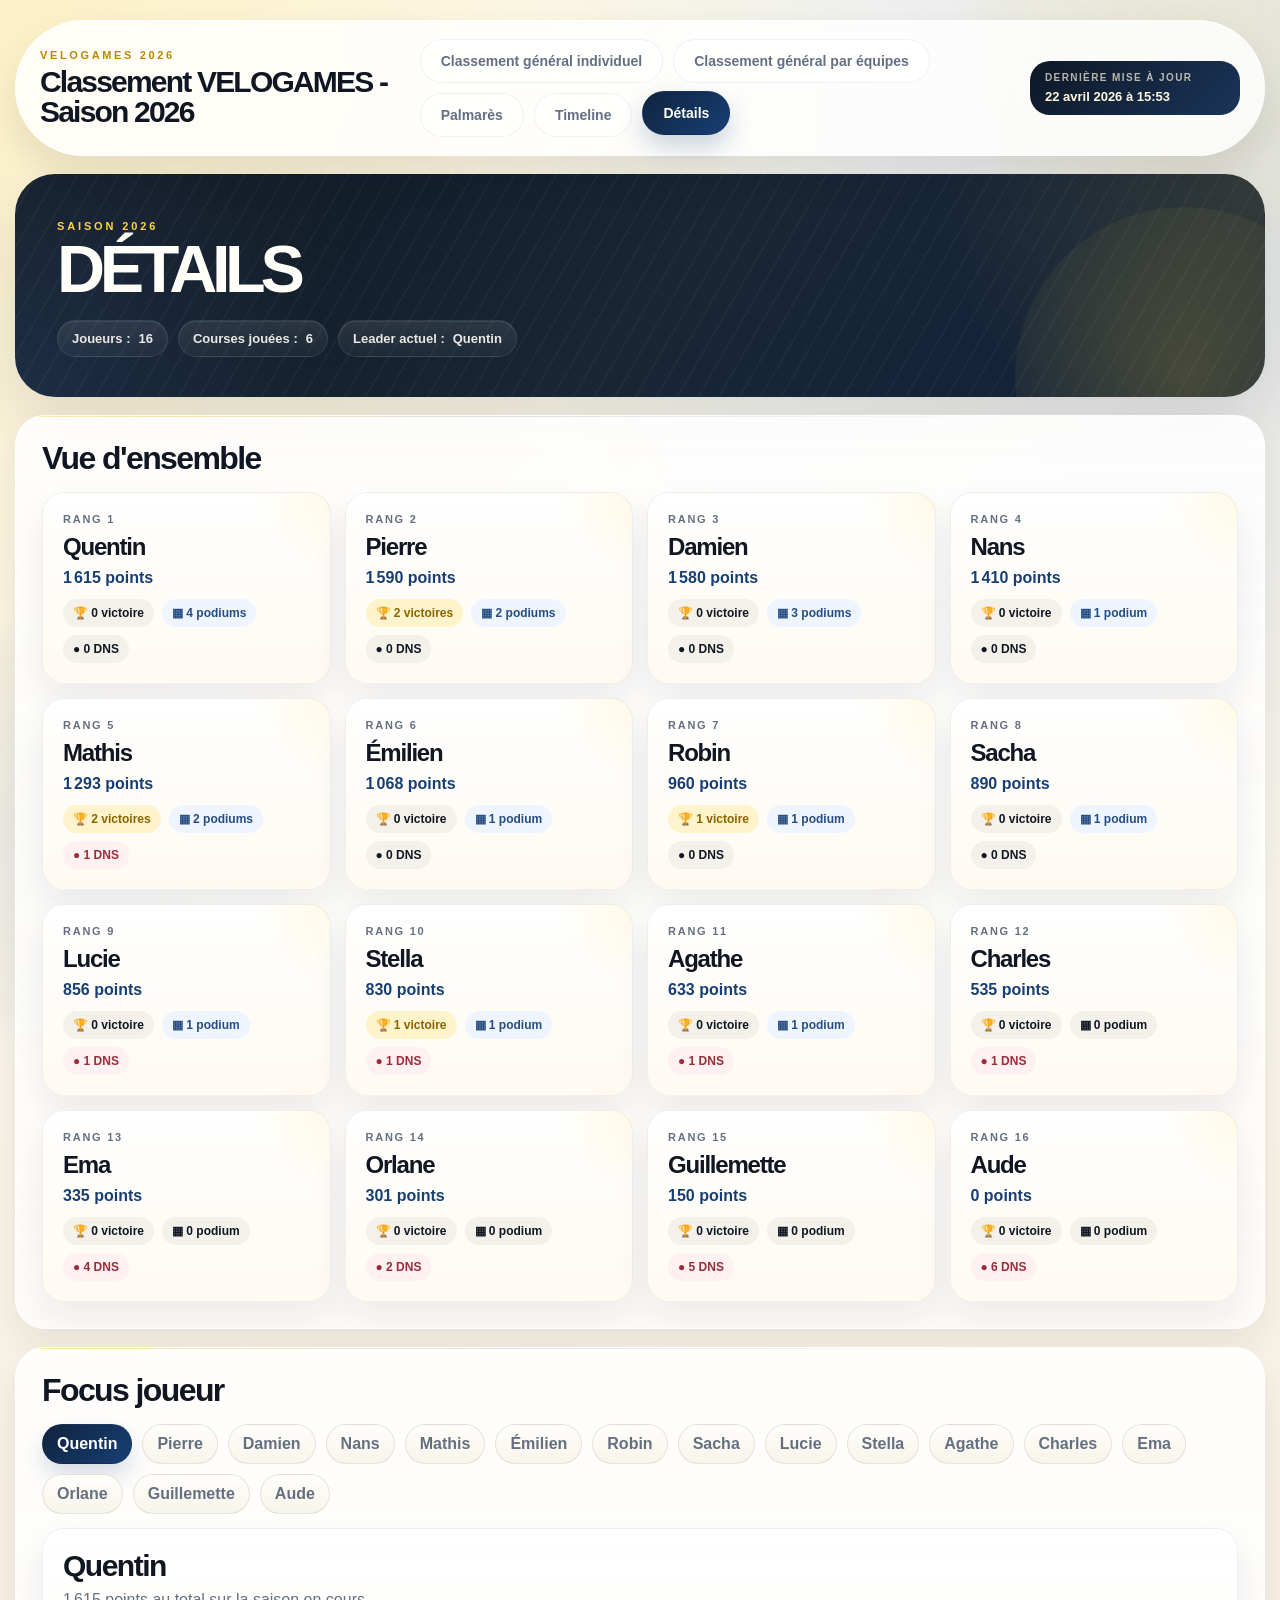
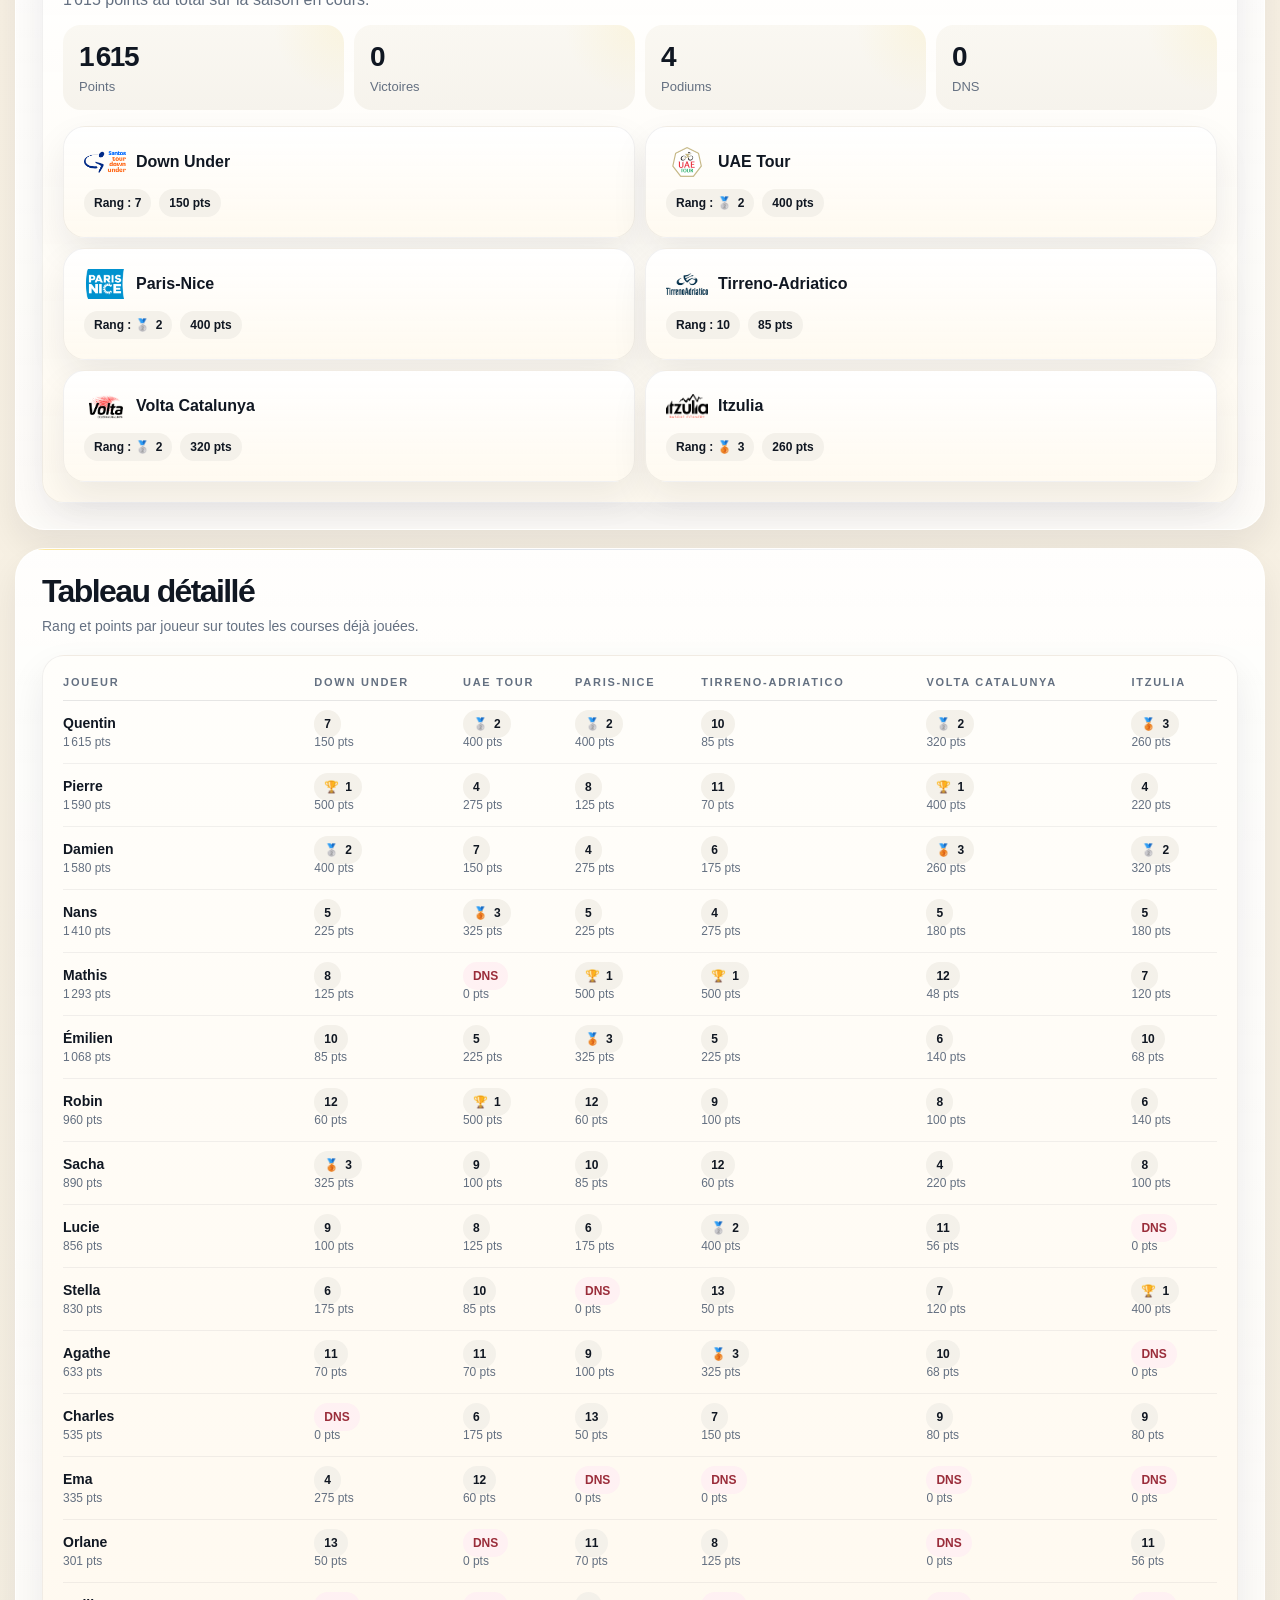
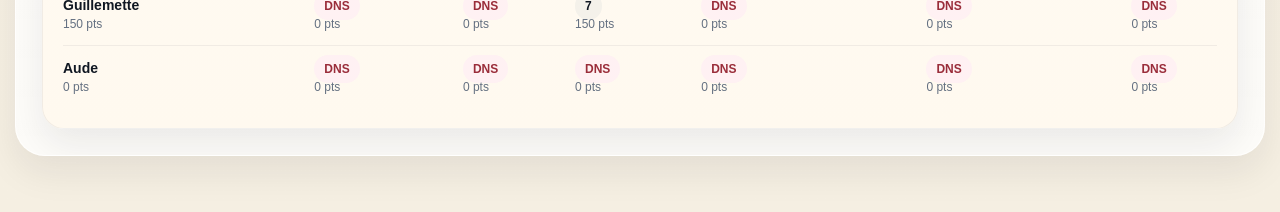
==== details.html @ 65527b19 "Last" ====
<!DOCTYPE html>
<html lang="fr">
<head>
  <meta charset="UTF-8">
  <meta name="viewport" content="width=device-width, initial-scale=1.0">
  <title>Détails - Classement VELOGAMES - Saison 2026</title>
  <link rel="stylesheet" href="./assets/css/styles.css?v=20260422g">
  <script src="./assets/data/velogames-data.js?v=20260422g" defer></script>
  <script src="./assets/js/app.js?v=20260422g" defer></script>
</head>
<body>
  <div class="site-shell">
    <header class="topbar">
      <div class="brand">
        <div class="brand-kicker">Velogames 2026</div>
        <h1 class="brand-title" data-site-title>Classement VELOGAMES - Saison 2026</h1>
      </div>
      <nav class="nav-links" aria-label="Navigation principale">
        <a class="nav-link" href="./index.html">Classement général individuel</a>
        <a class="nav-link" href="./teams.html">Classement général par équipes</a>
        <a class="nav-link" href="./palmares.html">Palmarès</a>
        <a class="nav-link" href="./timeline.html">Timeline</a>
        <a class="nav-link is-active" href="./details.html">Détails</a>
      </nav>
      <div class="meta-pill">
        <span class="meta-label">Dernière mise à jour</span>
        <span class="meta-value" data-last-updated>Chargement...</span>
      </div>
    </header>

    <main>
      <section class="hero">
        <div class="hero-grid">
          <div class="hero-copy">
            <div class="hero-kicker">Saison 2026</div>
            <h2>DÉTAILS</h2>
            <div class="hero-badges">
              <span class="badge">Joueurs : <strong data-details-player-count>0</strong></span>
              <span class="badge">Courses jouées : <strong data-details-played-courses>0</strong></span>
              <span class="badge">Leader actuel : <strong data-details-leader>Chargement...</strong></span>
            </div>
          </div>
        </div>
      </section>

      <section class="section">
        <div class="section-header">
          <div>
            <h2 class="section-title">Vue d'ensemble</h2>
          </div>
        </div>
        <div class="details-player-grid" data-details-player-cards></div>
      </section>

      <section class="section">
        <div class="section-header">
          <div>
            <h2 class="section-title">Focus joueur</h2>
          </div>
        </div>
        <div class="details-controls" data-player-chips></div>
        <div class="player-focus">
          <div class="player-focus-header">
            <div>
              <h3 class="player-focus-name" data-focus-name>Chargement...</h3>
              <p class="player-focus-sub" data-focus-sub></p>
            </div>
          </div>
          <div class="player-focus-kpis">
            <div class="player-focus-kpi">
              <strong data-focus-total>0</strong>
              <span>Points</span>
            </div>
            <div class="player-focus-kpi">
              <strong data-focus-wins>0</strong>
              <span>Victoires</span>
            </div>
            <div class="player-focus-kpi">
              <strong data-focus-podiums>0</strong>
              <span>Podiums</span>
            </div>
            <div class="player-focus-kpi">
              <strong data-focus-dns>0</strong>
              <span>DNS</span>
            </div>
          </div>
          <div class="details-results-grid" data-focus-results></div>
        </div>
      </section>

      <section class="section">
        <div class="section-header">
          <div>
            <h2 class="section-title">Tableau détaillé</h2>
            <p class="section-copy">Rang et points par joueur sur toutes les courses déjà jouées.</p>
          </div>
        </div>
        <div class="details-table-shell">
          <table class="details-table">
            <thead data-details-table-head></thead>
            <tbody data-details-table-body></tbody>
          </table>
        </div>
        <p class="section-copy" data-page-error hidden></p>
      </section>
    </main>
  </div>
  <button class="back-to-top" type="button" aria-label="Revenir en haut de page" data-back-to-top>↑</button>
</body>
</html>
---- assets/css/styles.css ----
:root {
  --bg: #f5efe2;
  --paper: #fffdf8;
  --paper-soft: #fff8ee;
  --ink: #101722;
  --muted: #647081;
  --yellow: #ffd33d;
  --yellow-deep: #bc8700;
  --blue: #173f74;
  --blue-deep: #0d1624;
  --blue-soft: #eef4fb;
  --red: #bc2f45;
  --red-soft: #fff1f3;
  --line: rgba(16, 23, 34, 0.1);
  --shadow: 0 28px 70px rgba(20, 28, 40, 0.12);
  --shadow-soft: 0 16px 36px rgba(20, 28, 40, 0.08);
  --radius-xl: 40px;
  --radius-lg: 30px;
  --radius-md: 22px;
  --content-width: 1460px;
}

* {
  box-sizing: border-box;
}

html {
  scroll-behavior: smooth;
}

body {
  margin: 0;
  font-family: Arial, "Helvetica Neue", Helvetica, sans-serif;
  color: var(--ink);
  background:
    radial-gradient(circle at 0% 0%, rgba(255, 211, 61, 0.26), transparent 24%),
    radial-gradient(circle at 100% 4%, rgba(23, 63, 116, 0.12), transparent 22%),
    linear-gradient(180deg, #fcfbf6 0%, #f8f1e4 44%, var(--bg) 100%);
  min-height: 100vh;
  position: relative;
}

body::before,
body::after {
  content: "";
  position: fixed;
  width: 420px;
  height: 420px;
  border-radius: 50%;
  pointer-events: none;
  filter: blur(10px);
  opacity: 0.5;
  z-index: 0;
}

body::before {
  top: -160px;
  right: -110px;
  background: radial-gradient(circle, rgba(255, 211, 61, 0.24), rgba(255, 211, 61, 0));
}

body::after {
  bottom: -140px;
  left: -130px;
  background: radial-gradient(circle, rgba(23, 63, 116, 0.14), rgba(23, 63, 116, 0));
}

a {
  color: inherit;
  text-decoration: none;
}

img {
  display: block;
  max-width: 100%;
}

.site-shell {
  width: min(calc(100% - 30px), var(--content-width));
  margin: 0 auto;
  padding: 20px 0 56px;
  position: relative;
  z-index: 1;
}

.topbar {
  position: sticky;
  top: 12px;
  z-index: 40;
  display: flex;
  align-items: center;
  gap: 18px;
  padding: 18px 24px;
  border-radius: 999px;
  border: 1px solid rgba(255, 255, 255, 0.62);
  background: rgba(255, 255, 255, 0.82);
  backdrop-filter: blur(20px);
  box-shadow: 0 18px 40px rgba(16, 23, 34, 0.1);
}

.brand {
  min-width: 0;
}

.brand-kicker {
  display: block;
  font-size: 11px;
  text-transform: uppercase;
  letter-spacing: 0.24em;
  font-weight: 800;
  color: var(--yellow-deep);
}

.brand-title {
  margin: 6px 0 0;
  font-size: 30px;
  line-height: 1;
  font-weight: 900;
  letter-spacing: -0.06em;
}

.nav-links {
  margin-left: auto;
  display: flex;
  align-items: center;
  gap: 10px;
  flex-wrap: wrap;
}

.nav-link {
  border: 1px solid rgba(16, 23, 34, 0.06);
  background: rgba(255, 255, 255, 0.74);
  padding: 13px 20px;
  border-radius: 999px;
  font-size: 14px;
  font-weight: 800;
  color: var(--muted);
  box-shadow: inset 0 1px 0 rgba(255, 255, 255, 0.9);
  transition: 180ms ease;
}

.nav-link:hover,
.nav-link.is-active {
  background: linear-gradient(135deg, #10233e, #173f74);
  color: #fffdf5;
  border-color: transparent;
  transform: translateY(-2px);
  box-shadow: 0 12px 24px rgba(23, 63, 116, 0.22);
}

.meta-pill {
  padding: 11px 15px;
  border-radius: 20px;
  background: linear-gradient(135deg, #0e1726, #1a3559);
  color: #fff7de;
  min-width: 210px;
}

.meta-label {
  display: block;
  font-size: 10px;
  letter-spacing: 0.14em;
  text-transform: uppercase;
  opacity: 0.7;
  font-weight: 800;
}

.meta-value {
  display: block;
  margin-top: 6px;
  font-size: 13px;
  font-weight: 800;
}

.hero {
  margin-top: 18px;
  padding: 46px 42px 40px;
  border-radius: var(--radius-xl);
  background:
    radial-gradient(circle at 100% 0%, rgba(255, 211, 61, 0.14), transparent 26%),
    radial-gradient(circle at 0% 100%, rgba(46, 114, 207, 0.14), transparent 24%),
    linear-gradient(135deg, #0f1722, #182635 52%, #11213a 100%);
  color: #fffef8;
  position: relative;
  overflow: hidden;
  box-shadow: var(--shadow);
}

.hero::before {
  content: "";
  position: absolute;
  inset: auto -90px -150px auto;
  width: 340px;
  height: 340px;
  border-radius: 50%;
  background: radial-gradient(circle, rgba(255, 211, 61, 0.18), rgba(255, 211, 61, 0));
}

.hero::after {
  content: "";
  position: absolute;
  inset: 0;
  background:
    linear-gradient(115deg, rgba(255,255,255,0.04) 0%, transparent 28%),
    repeating-linear-gradient(120deg, rgba(255,255,255,0.03) 0 2px, transparent 2px 18px);
  mix-blend-mode: screen;
  pointer-events: none;
}

.hero-grid {
  position: relative;
  z-index: 1;
  display: grid;
  grid-template-columns: 1.5fr 0.82fr;
  gap: 22px;
  align-items: end;
}

.hero-copy h2 {
  margin: 10px 0 0;
  font-size: clamp(48px, 5.2vw, 84px);
  line-height: 0.84;
  letter-spacing: -0.08em;
  max-width: 840px;
}

.hero-kicker {
  font-size: 11px;
  text-transform: uppercase;
  letter-spacing: 0.26em;
  font-weight: 800;
  color: var(--yellow);
}

.hero-badges {
  display: flex;
  gap: 10px;
  flex-wrap: wrap;
  margin-top: 22px;
}

.badge {
  display: inline-flex;
  align-items: center;
  gap: 8px;
  padding: 10px 14px;
  border-radius: 999px;
  background: linear-gradient(180deg, rgba(255,255,255,0.09), rgba(255,255,255,0.04));
  border: 1px solid rgba(255,255,255,0.09);
  color: rgba(250, 247, 242, 0.92);
  font-size: 13px;
  font-weight: 700;
  box-shadow: inset 0 1px 0 rgba(255,255,255,0.08);
}

.badge.is-leader {
  background: linear-gradient(135deg, rgba(255, 211, 61, 0.24), rgba(255, 241, 196, 0.18));
  border-color: rgba(255, 211, 61, 0.3);
  color: #fff6d9;
  box-shadow: 0 10px 24px rgba(255, 211, 61, 0.12);
}

.hero-callout {
  padding: 28px;
  border-radius: 30px;
  background:
    radial-gradient(circle at top right, rgba(255, 211, 61, 0.24), transparent 24%),
    linear-gradient(160deg, rgba(255, 211, 61, 0.16), rgba(255, 255, 255, 0.06)),
    linear-gradient(180deg, rgba(255, 255, 255, 0.05), rgba(255, 255, 255, 0.03));
  border: 1px solid rgba(255, 255, 255, 0.1);
  box-shadow: inset 0 1px 0 rgba(255,255,255,0.1);
}

.hero-callout-label {
  color: rgba(250, 247, 242, 0.72);
  text-transform: uppercase;
  font-size: 11px;
  letter-spacing: 0.18em;
  font-weight: 800;
}

.hero-callout-value {
  margin-top: 10px;
  font-size: 66px;
  font-weight: 900;
  line-height: 0.9;
  letter-spacing: -0.08em;
  color: var(--yellow);
  text-shadow: 0 10px 30px rgba(255, 211, 61, 0.18);
}

.hero-callout-copy {
  margin-top: 10px;
  line-height: 1.55;
  color: rgba(255, 254, 248, 0.82);
  font-size: 14px;
}

.palmares-stats {
  display: grid;
  gap: 12px;
}

.palmares-stat {
  padding: 14px 16px;
  border-radius: 18px;
  background: rgba(255, 255, 255, 0.08);
  border: 1px solid rgba(255, 255, 255, 0.08);
}

.palmares-stat small {
  display: block;
  font-size: 10px;
  text-transform: uppercase;
  letter-spacing: 0.14em;
  font-weight: 800;
  color: rgba(255, 254, 248, 0.7);
}

.palmares-stat strong {
  display: block;
  margin-top: 8px;
  font-size: 20px;
  line-height: 1.25;
  letter-spacing: -0.03em;
  color: #fffef8;
}

.section {
  margin-top: 18px;
  padding: 26px;
  border-radius: var(--radius-lg);
  background: linear-gradient(180deg, rgba(255,255,255,0.9), rgba(255,255,255,0.78));
  border: 1px solid rgba(255, 255, 255, 0.65);
  box-shadow: var(--shadow-soft);
  backdrop-filter: blur(16px);
  position: relative;
  overflow: hidden;
}

.section::before {
  content: "";
  position: absolute;
  inset: 0 0 auto 0;
  height: 1px;
  background: linear-gradient(90deg, rgba(255,211,61,0.5), rgba(23,63,116,0.14), transparent 80%);
  pointer-events: none;
}

.section-header {
  display: flex;
  align-items: end;
  justify-content: space-between;
  gap: 20px;
  margin-bottom: 18px;
}

.section-title {
  margin: 0;
  font-size: 32px;
  line-height: 1;
  letter-spacing: -0.05em;
}

.section-copy {
  margin: 8px 0 0;
  color: var(--muted);
  font-size: 14px;
  line-height: 1.6;
  max-width: 760px;
}

.kpi-grid,
.details-player-grid {
  display: grid;
  grid-template-columns: repeat(4, minmax(0, 1fr));
  gap: 14px;
}

.kpi-card,
.panel,
.details-player-card,
.player-focus,
.upcoming-card,
.details-result-card {
  padding: 20px;
  border-radius: var(--radius-md);
  background: linear-gradient(180deg, rgba(255,255,255,1), rgba(255,250,240,0.96));
  border: 1px solid rgba(16, 23, 34, 0.06);
  box-shadow: var(--shadow-soft);
}

.kpi-card {
  background:
    radial-gradient(circle at top right, rgba(255,211,61,0.12), transparent 28%),
    linear-gradient(180deg, var(--paper), #fff9ee);
}

.kpi-label {
  font-size: 11px;
  font-weight: 800;
  text-transform: uppercase;
  letter-spacing: 0.16em;
  color: var(--muted);
}

.kpi-value {
  margin-top: 10px;
  font-size: 38px;
  font-weight: 900;
  letter-spacing: -0.07em;
}

.kpi-value-name {
  font-size: 26px;
  line-height: 1.05;
}

.kpi-subvalue {
  margin-top: 8px;
  color: var(--muted);
  font-size: 13px;
  line-height: 1.5;
}

.content-grid {
  display: grid;
  grid-template-columns: 1.12fr 0.88fr;
  gap: 16px;
}

.content-grid-stack {
  grid-template-columns: 1fr !important;
}

.panel-header {
  display: flex;
  justify-content: space-between;
  align-items: start;
  gap: 12px;
  margin-bottom: 16px;
}

.panel-title {
  margin: 0;
  font-size: 22px;
  font-weight: 800;
  letter-spacing: -0.04em;
}

.ranking-table,
.details-table {
  width: 100%;
  border-collapse: collapse;
}

.ranking-table thead th,
.details-table thead th {
  padding: 0 0 12px;
  border-bottom: 1px solid var(--line);
  text-align: left;
  font-size: 11px;
  font-weight: 800;
  text-transform: uppercase;
  letter-spacing: 0.16em;
  color: var(--muted);
}

.ranking-table tbody td,
.details-table tbody td {
  padding: 14px 0;
  border-bottom: 1px solid rgba(16, 23, 34, 0.06);
  font-size: 14px;
  vertical-align: middle;
}

.ranking-table tbody tr:last-child td,
.details-table tbody tr:last-child td {
  border-bottom: 0;
}

.ranking-table tbody tr,
.details-table tbody tr {
  transition: transform 180ms ease;
}

.ranking-table tbody tr:hover,
.details-table tbody tr:hover {
  transform: translateX(2px);
}

.rank-badge {
  width: 42px;
  height: 42px;
  border-radius: 50%;
  display: inline-flex;
  align-items: center;
  justify-content: center;
  font-weight: 900;
  background: linear-gradient(180deg, #f3f5f7, #e4eaf0);
  box-shadow: inset 0 1px 0 rgba(255,255,255,0.75), 0 8px 18px rgba(16, 23, 34, 0.08);
}

.rank-badge.is-rank-1 {
  background: linear-gradient(135deg, #ffe27b, #ffd33d);
  color: #201705;
}

.rank-badge.is-rank-2 {
  background: linear-gradient(135deg, #e5ebf1, #bcc7d2);
  color: #223041;
}

.rank-badge.is-rank-3 {
  background: linear-gradient(135deg, #e3b58e, #bb7640);
  color: #fff7ef;
}

.player-name {
  font-weight: 800;
}

.ranking-progress {
  margin-top: 9px;
  height: 10px;
  border-radius: 999px;
  background: linear-gradient(180deg, #eef2f5, #e5eaef);
  overflow: hidden;
}

.ranking-progress-fill {
  height: 100%;
  border-radius: inherit;
  background: linear-gradient(90deg, #ffd33d, #f3b81b 28%, #376fbc 72%, #173f74);
  box-shadow: inset 0 1px 0 rgba(255,255,255,0.35);
}

.ranking-progress-fill.is-team {
  background: linear-gradient(90deg, #173f74, #2e72cf, #61a1f5);
}

.points-cell {
  text-align: right;
  font-weight: 900;
  font-variant-numeric: tabular-nums;
}

.points-main {
  display: block;
}

.points-gap {
  display: grid;
  gap: 2px;
  margin-top: 6px;
  justify-items: end;
  color: var(--muted);
  font-size: 11px;
  font-weight: 700;
  line-height: 1.2;
}

.points-gap span {
  display: inline-flex;
  align-items: center;
  gap: 5px;
  padding: 2px 0;
}

.points-gap-dot {
  width: 5px;
  height: 5px;
  border-radius: 999px;
  background: rgba(23, 63, 116, 0.28);
}

.chart-card {
  margin-top: 16px;
}

.chart-wrap {
  position: relative;
  min-height: 420px;
  height: 420px;
  margin-top: 12px;
  border-radius: 24px;
  background:
    radial-gradient(circle at top right, rgba(255, 211, 61, 0.16), transparent 22%),
    linear-gradient(180deg, #fffefb, #fff8eb);
  border: 1px solid rgba(16, 23, 34, 0.08);
  padding: 16px;
  box-shadow: inset 0 1px 0 rgba(255,255,255,0.75);
}

.chart-wrap canvas {
  width: 100% !important;
  height: 100% !important;
}

.logo-strip,
.upcoming-grid {
  display: grid;
  grid-template-columns: repeat(auto-fit, minmax(120px, 1fr));
  gap: 12px;
}

.logo-card,
.upcoming-card {
  min-height: 110px;
  display: flex;
  flex-direction: column;
  gap: 10px;
  justify-content: center;
  align-items: center;
  padding: 16px;
  border-radius: 22px;
  background:
    radial-gradient(circle at top right, rgba(255,211,61,0.1), transparent 26%),
    linear-gradient(180deg, #fffefb, #fff8ef);
  border: 1px solid rgba(16, 23, 34, 0.06);
  box-shadow: var(--shadow-soft);
  transition: transform 180ms ease, box-shadow 180ms ease;
}

.logo-card:hover,
.upcoming-card:hover {
  transform: translateY(-3px);
  box-shadow: 0 18px 36px rgba(16, 23, 34, 0.12);
}

.logo-card img,
.upcoming-card img {
  max-height: 40px;
  width: auto;
  object-fit: contain;
}

.logo-card span,
.upcoming-card-text {
  text-align: center;
  font-size: 12px;
  line-height: 1.35;
  color: var(--muted);
}

.upcoming-card-text strong {
  color: var(--ink);
  font-size: 14px;
}

.palmares-list {
  display: grid;
  gap: 14px;
}

.palmares-row {
  display: grid;
  grid-template-columns: 1.2fr repeat(4, 1fr);
  gap: 10px;
}

.palmares-course,
.palmares-cell {
  padding: 18px;
  border-radius: var(--radius-md);
  background: linear-gradient(180deg, #fffefb, #fff9f0);
  border: 1px solid rgba(16, 23, 34, 0.06);
  box-shadow: var(--shadow-soft);
}

.palmares-course {
  background:
    radial-gradient(circle at top right, rgba(255,211,61,0.14), transparent 28%),
    linear-gradient(180deg, #ffffff, #fffbf2);
  position: relative;
  overflow: hidden;
}

.palmares-course::after {
  content: "";
  position: absolute;
  inset: auto -20px -20px auto;
  width: 70px;
  height: 70px;
  border-radius: 50%;
  background: rgba(255, 211, 61, 0.12);
}

.palmares-course-logo {
  width: 60px;
  height: 42px;
  margin-bottom: 10px;
}

.palmares-course-logo img {
  width: 100%;
  height: 100%;
  object-fit: contain;
}

.palmares-course-name {
  font-size: 18px;
  font-weight: 800;
  letter-spacing: -0.03em;
}

.palmares-cell-label {
  display: flex;
  align-items: center;
  gap: 6px;
  font-size: 10px;
  text-transform: uppercase;
  letter-spacing: 0.14em;
  color: var(--muted);
  font-weight: 800;
}

.palmares-cell-value {
  display: block;
  margin-top: 10px;
  font-size: 19px;
  font-weight: 900;
  line-height: 1.25;
  letter-spacing: -0.03em;
}

.palmares-cell.is-first {
  background: linear-gradient(180deg, #fff4cf, #fffdf8);
  box-shadow: inset 0 0 0 1px rgba(213, 152, 0, 0.16), 0 18px 34px rgba(213, 152, 0, 0.08);
}

.palmares-cell.is-second {
  background: linear-gradient(180deg, #f3f8fc, #ffffff);
}

.palmares-cell.is-third {
  background: linear-gradient(180deg, #fbefe6, #ffffff);
}

.palmares-cell.is-last {
  background: linear-gradient(180deg, #ffd9de, #fff0f2);
  box-shadow: inset 0 0 0 1px rgba(201, 47, 63, 0.22), 0 18px 34px rgba(188, 47, 69, 0.08);
}

.palmares-cell.is-last .palmares-cell-label,
.palmares-cell.is-last .palmares-cell-value {
  color: #972838;
}

.details-player-card {
  background:
    radial-gradient(circle at top right, rgba(255,211,61,0.12), transparent 22%),
    linear-gradient(180deg, #fff, #fffaf2);
}

.details-player-rank {
  font-size: 11px;
  text-transform: uppercase;
  letter-spacing: 0.16em;
  font-weight: 800;
  color: var(--muted);
}

.details-player-name {
  margin-top: 8px;
  font-size: 24px;
  font-weight: 900;
  letter-spacing: -0.05em;
}

.details-player-total {
  margin-top: 8px;
  font-weight: 800;
  color: var(--blue);
}

.details-player-meta,
.details-result-values {
  display: flex;
  gap: 8px;
  flex-wrap: wrap;
  margin-top: 12px;
}

.details-mini-pill,
.details-value-pill,
.details-table-rank {
  padding: 7px 10px;
  border-radius: 999px;
  background: #f4f1ea;
  font-size: 12px;
  font-weight: 700;
}

.details-mini-pill.is-win {
  background: #fff3cb;
  color: #8a6400;
}

.details-mini-pill.is-podium {
  background: #eef5ff;
  color: #274d83;
}

.details-mini-pill.is-dns {
  background: #fff1f1;
  color: #9a2d3a;
}

.details-controls {
  display: flex;
  gap: 10px;
  flex-wrap: wrap;
  margin-bottom: 14px;
}

.player-chip {
  border: 1px solid var(--line);
  background: linear-gradient(180deg, #fffefb, #f8f4ea);
  color: var(--muted);
  padding: 10px 14px;
  border-radius: 999px;
  font: inherit;
  font-weight: 700;
  cursor: pointer;
  transition: 180ms ease;
}

.player-chip.is-active,
.player-chip:hover {
  background: linear-gradient(135deg, #10233e, #173f74);
  color: #fff;
  border-color: transparent;
  box-shadow: 0 12px 24px rgba(23, 63, 116, 0.18);
}

.player-focus {
  padding: 20px;
}

.player-focus-name {
  margin: 0;
  font-size: 30px;
  letter-spacing: -0.05em;
}

.player-focus-sub {
  margin: 8px 0 0;
  color: var(--muted);
}

.player-focus-kpis {
  display: grid;
  grid-template-columns: repeat(4, minmax(0, 1fr));
  gap: 10px;
  margin-top: 16px;
}

.player-focus-kpi {
  padding: 16px;
  border-radius: 18px;
  background:
    radial-gradient(circle at top right, rgba(255,211,61,0.1), transparent 24%),
    linear-gradient(180deg, #faf8f2, #f6f3ec);
}

.player-focus-kpi strong {
  display: block;
  font-size: 28px;
  letter-spacing: -0.05em;
}

.player-focus-kpi span {
  display: block;
  margin-top: 6px;
  font-size: 13px;
  color: var(--muted);
}

.details-results-grid {
  display: grid;
  grid-template-columns: repeat(2, minmax(0, 1fr));
  gap: 10px;
  margin-top: 16px;
}

.details-result-course {
  display: flex;
  gap: 10px;
  align-items: center;
}

.details-result-course img {
  width: 42px;
  height: 30px;
  object-fit: contain;
}

.details-value-pill.is-zero {
  opacity: 0.72;
}

.details-rank-icon {
  margin-right: 6px;
}

.details-table-shell {
  overflow: auto;
  padding: 20px;
  border-radius: var(--radius-md);
  background: linear-gradient(180deg, #fffefb, #fff9ef);
  border: 1px solid rgba(16, 23, 34, 0.06);
  box-shadow: var(--shadow-soft);
}

.details-table-player {
  min-width: 160px;
}

.details-table-points {
  display: block;
  margin-top: 4px;
  color: var(--muted);
  font-size: 12px;
}

.details-empty {
  color: var(--muted);
}

.details-table-rank.is-dns {
  background: var(--red-soft);
  color: #9a2d3a;
}

.hero-copy-text {
  margin: 14px 0 0;
  color: var(--muted);
  line-height: 1.6;
  max-width: 760px;
}

.timeline-shell {
  position: relative;
  padding-left: 36px;
  display: grid;
  gap: 18px;
}

.timeline-shell::before {
  content: "";
  position: absolute;
  top: 0;
  bottom: 0;
  left: 12px;
  width: 4px;
  background: linear-gradient(180deg, var(--yellow), rgba(23, 63, 116, 0.24));
}

.timeline-item {
  position: relative;
  padding: 24px;
  border-radius: 24px;
  border: 1px solid rgba(16, 23, 34, 0.08);
  background: linear-gradient(180deg, rgba(255,255,255,1), rgba(255,250,240,0.96));
  box-shadow: var(--shadow-soft);
}

.timeline-item::before {
  content: "";
  position: absolute;
  left: -31px;
  top: 28px;
  width: 18px;
  height: 18px;
  border-radius: 999px;
  background: linear-gradient(135deg, var(--yellow), #f1ae12);
  box-shadow: 0 0 0 5px rgba(255,211,61,0.18);
}

.timeline-item.is-upcoming::before {
  background: linear-gradient(135deg, #dce3ea, #b6c2cf);
  box-shadow: 0 0 0 5px rgba(182,194,207,0.18);
}

.timeline-top {
  display: flex;
  justify-content: space-between;
  gap: 18px;
  align-items: start;
}

.timeline-course {
  display: flex;
  gap: 14px;
  align-items: center;
}

.timeline-course img {
  width: 72px;
  height: 48px;
  object-fit: contain;
  border-radius: 14px;
  background: rgba(255,255,255,0.9);
  padding: 8px;
  border: 1px solid rgba(16,23,34,0.06);
}

.timeline-course small {
  display: block;
  font-size: 11px;
  font-weight: 800;
  text-transform: uppercase;
  letter-spacing: 0.16em;
  color: var(--yellow-deep);
}

.timeline-course strong {
  display: block;
  margin-top: 8px;
  font-size: 28px;
  line-height: 1;
  letter-spacing: -0.05em;
}

.timeline-status {
  padding: 10px 14px;
  border-radius: 999px;
  background: #10233e;
  color: #fffdf5;
  font-size: 12px;
  font-weight: 800;
  white-space: nowrap;
}

.timeline-status.is-upcoming {
  background: linear-gradient(135deg, #eef2f6, #d6dde5);
  color: #304154;
}

.timeline-grid {
  display: grid;
  grid-template-columns: 1.2fr 0.8fr;
  gap: 14px;
  margin-top: 18px;
}

.timeline-block {
  padding: 18px;
  border-radius: 20px;
  background:
    radial-gradient(circle at top right, rgba(255,211,61,0.1), transparent 24%),
    linear-gradient(180deg, #fffefb, #fff8ef);
  border: 1px solid rgba(16,23,34,0.06);
}

.timeline-block h3 {
  margin: 0;
  font-size: 12px;
  text-transform: uppercase;
  letter-spacing: 0.16em;
  color: var(--muted);
}

.timeline-block ul {
  margin: 14px 0 0;
  padding: 0;
  list-style: none;
  display: grid;
  gap: 10px;
}

.timeline-block li {
  display: flex;
  align-items: center;
  gap: 10px;
  font-size: 14px;
  line-height: 1.5;
}

.timeline-block li strong:last-child,
.timeline-block li span:last-child {
  display: inline-flex;
  align-items: center;
  min-height: 32px;
}

.timeline-badge {
  display: inline-flex;
  align-items: center;
  gap: 8px;
  padding: 7px 10px;
  border-radius: 999px;
  background: #f4f1ea;
  width: fit-content;
  white-space: nowrap;
  font-size: 12px;
  font-weight: 700;
}

.timeline-badge.is-first {
  background: #fff3cb;
  color: #8a6400;
}

.timeline-badge.is-last {
  background: var(--red-soft);
  color: #9a2d3a;
}

.teams-grid,
.teams-members-grid {
  display: grid;
  gap: 16px;
  margin-top: 18px;
}

.teams-grid {
  grid-template-columns: repeat(3, minmax(0, 1fr));
}

.teams-members-grid {
  grid-template-columns: repeat(3, minmax(0, 1fr));
}

.teams-team-card,
.teams-member-card {
  padding: 20px;
  border-radius: var(--radius-md);
  border: 1px solid rgba(16, 23, 34, 0.08);
  background:
    radial-gradient(circle at top right, rgba(255,211,61,0.12), transparent 26%),
    linear-gradient(180deg, #fffdf8, #fff8ee);
  box-shadow: var(--shadow-soft);
}

.teams-team-rank {
  display: inline-flex;
  align-items: center;
  justify-content: center;
  width: 42px;
  height: 42px;
  border-radius: 50%;
  font-weight: 900;
  background: linear-gradient(180deg, #f3f5f7, #e4eaf0);
  box-shadow: inset 0 1px 0 rgba(255,255,255,0.75), 0 8px 18px rgba(16, 23, 34, 0.08);
}

.teams-team-rank.is-rank-1 {
  background: linear-gradient(135deg, #ffe27b, #ffd33d);
  color: #201705;
}

.teams-team-rank.is-rank-2 {
  background: linear-gradient(135deg, #e5ebf1, #bcc7d2);
  color: #223041;
}

.teams-team-rank.is-rank-3 {
  background: linear-gradient(135deg, #e9c09b, #bf7d3e);
  color: #2d1406;
}

.teams-team-name {
  margin-top: 14px;
  font-size: 28px;
  font-weight: 900;
  letter-spacing: -0.05em;
}

.teams-team-points {
  margin-top: 8px;
  font-size: 16px;
  font-weight: 800;
  color: var(--blue);
}

.teams-team-meta,
.teams-member-share {
  display: grid;
  gap: 10px;
  margin-top: 16px;
}

.teams-meta-row,
.teams-share-row {
  display: flex;
  justify-content: space-between;
  gap: 12px;
  color: var(--muted);
  font-size: 13px;
}

.teams-progress,
.teams-share-bar {
  margin-top: 14px;
  height: 10px;
  border-radius: 999px;
  overflow: hidden;
  background: linear-gradient(180deg, #eef2f5, #e5eaef);
}

.teams-progress-fill,
.teams-share-fill {
  height: 100%;
  border-radius: inherit;
}

.teams-progress-fill {
  background: linear-gradient(90deg, #173f74, #2e72cf, #61a1f5);
}

.teams-share-fill {
  background: linear-gradient(90deg, #ffd33d, #f3b81b 28%, #376fbc 72%, #173f74);
}

.teams-member-top {
  display: flex;
  justify-content: space-between;
  gap: 12px;
  align-items: start;
}

.teams-member-name {
  font-size: 24px;
  font-weight: 900;
  letter-spacing: -0.05em;
}

.teams-member-team {
  margin-top: 6px;
  color: var(--muted);
  font-size: 13px;
  font-weight: 700;
  text-transform: uppercase;
  letter-spacing: 0.12em;
}

.teams-member-score {
  text-align: right;
  color: var(--blue);
  font-weight: 900;
  font-size: 24px;
  letter-spacing: -0.04em;
}

.footer {
  padding: 0;
}

.back-to-top {
  position: fixed;
  right: 22px;
  bottom: 24px;
  z-index: 60;
  width: 54px;
  height: 54px;
  border: none;
  border-radius: 50%;
  background: linear-gradient(135deg, rgba(16, 23, 34, 0.96), rgba(32, 48, 71, 0.94));
  color: #f9f6ef;
  font-size: 18px;
  font-weight: 900;
  cursor: pointer;
  box-shadow: 0 18px 36px rgba(17, 19, 24, 0.18);
  opacity: 0;
  transform: translateY(10px);
  pointer-events: none;
  transition: 180ms ease;
}

.back-to-top.is-visible {
  opacity: 1;
  transform: translateY(0);
  pointer-events: auto;
}

.back-to-top:hover {
  background: linear-gradient(135deg, rgba(255, 211, 61, 0.96), rgba(217, 164, 0, 0.92));
  color: #191919;
}

@media (max-width: 1180px) {
  .hero-grid,
  .content-grid,
  .timeline-grid,
  .details-results-grid,
  .player-focus-kpis,
  .kpi-grid,
  .details-player-grid,
  .teams-grid,
  .teams-members-grid {
    grid-template-columns: 1fr 1fr;
  }

  .palmares-row {
    grid-template-columns: 1fr;
  }
}

@media (max-width: 760px) {
  .site-shell {
    width: min(calc(100% - 20px), var(--content-width));
  }

  .topbar {
    flex-wrap: wrap;
    border-radius: 28px;
  }

  .nav-links {
    margin-left: 0;
    width: 100%;
  }

  .hero,
  .section {
    padding: 22px;
  }

  .hero-grid,
  .content-grid,
  .timeline-grid,
  .details-results-grid,
  .player-focus-kpis,
  .kpi-grid,
  .details-player-grid,
  .teams-grid,
  .teams-members-grid,
  .logo-strip,
  .upcoming-grid {
    grid-template-columns: 1fr;
  }

  .hero-copy h2 {
    font-size: 42px;
  }

  .timeline-shell {
    padding-left: 24px;
  }

  .timeline-item::before {
    left: -20px;
  }

  .timeline-top {
    flex-direction: column;
  }

  .chart-wrap {
    min-height: 360px;
    height: 360px;
  }
}
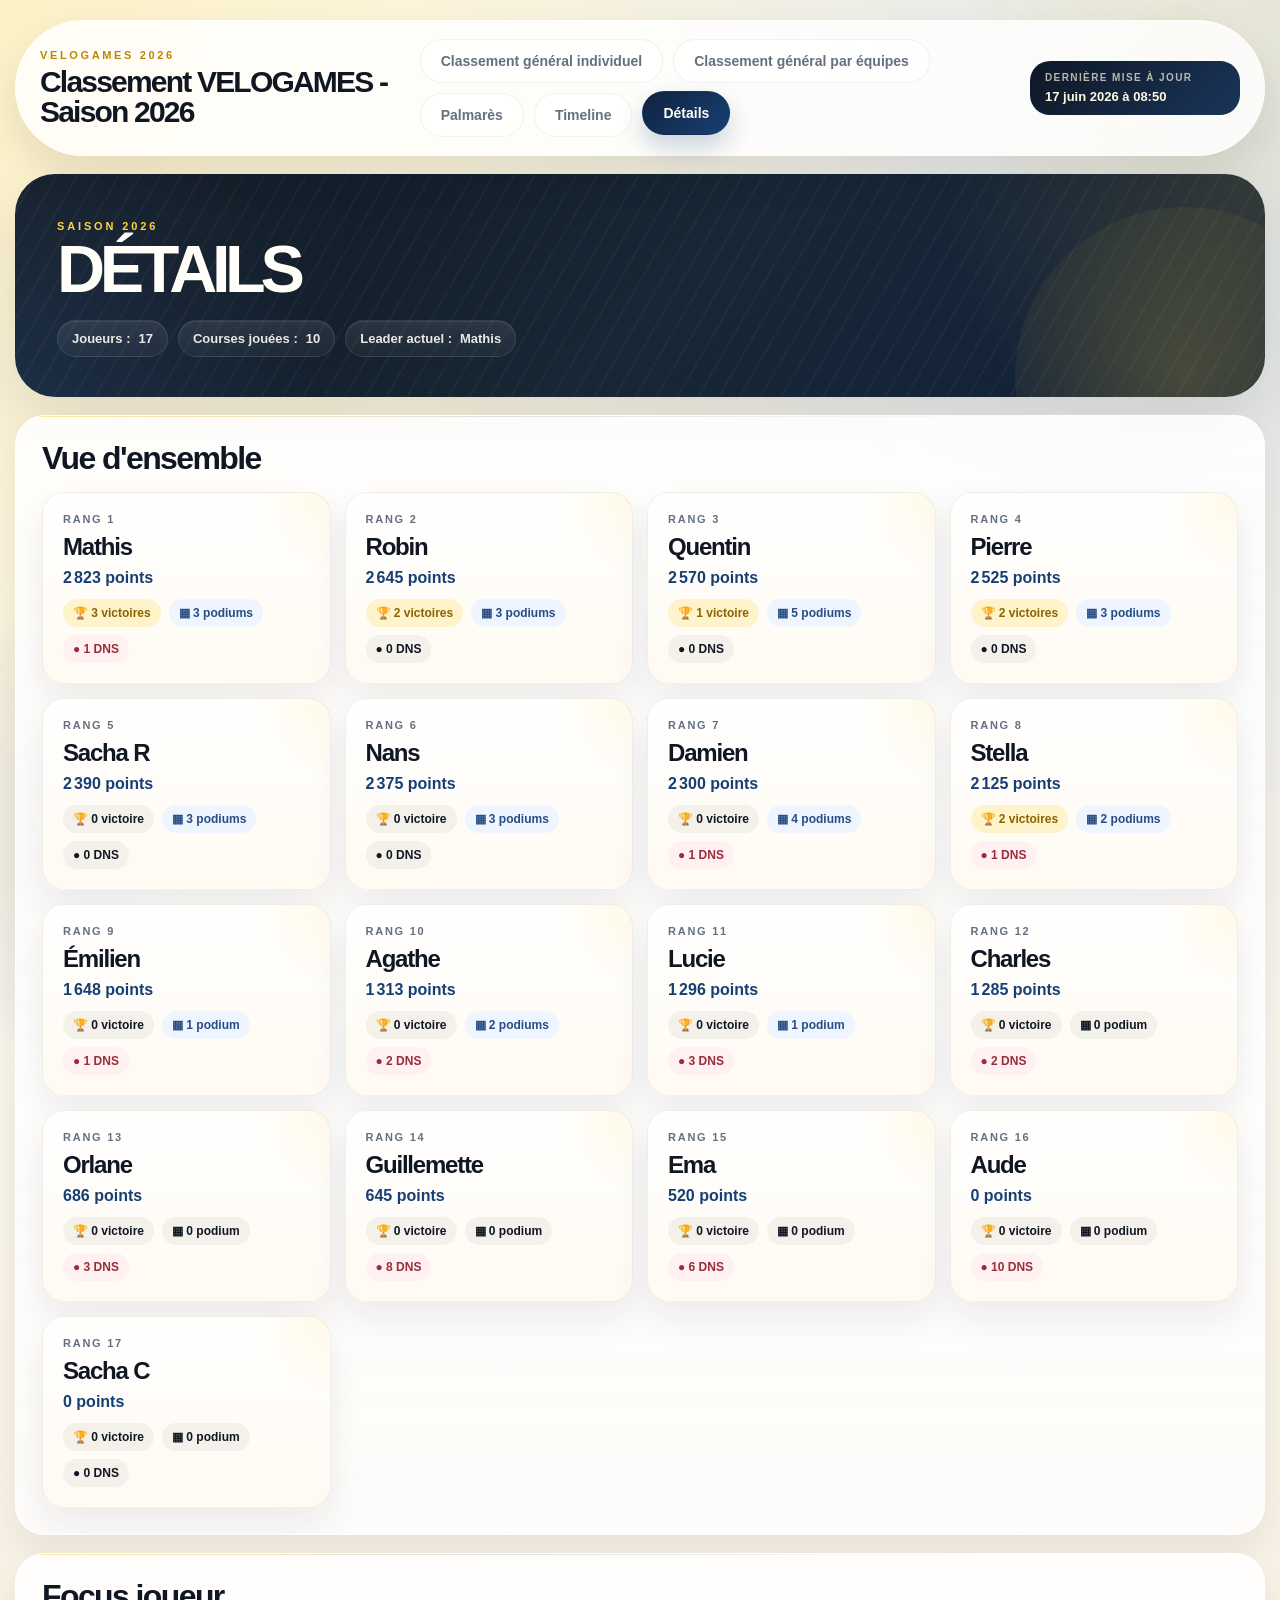
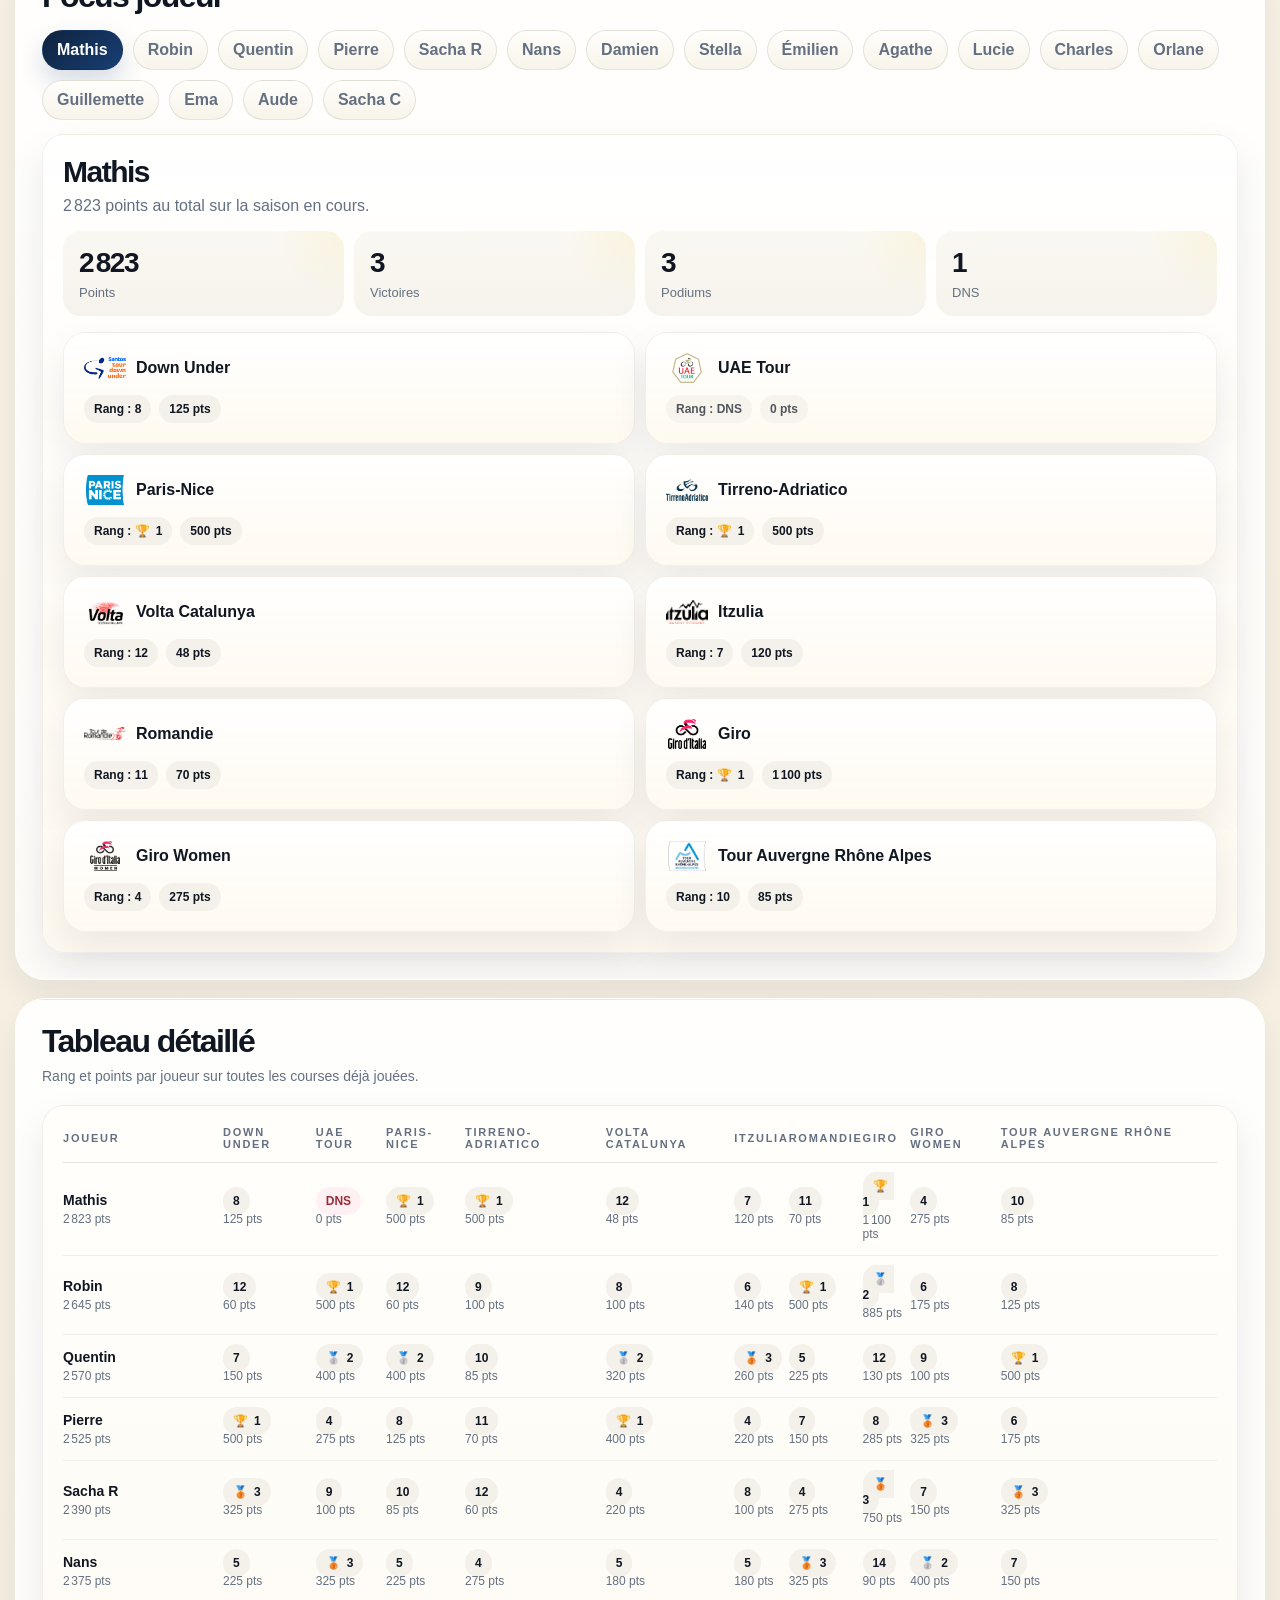
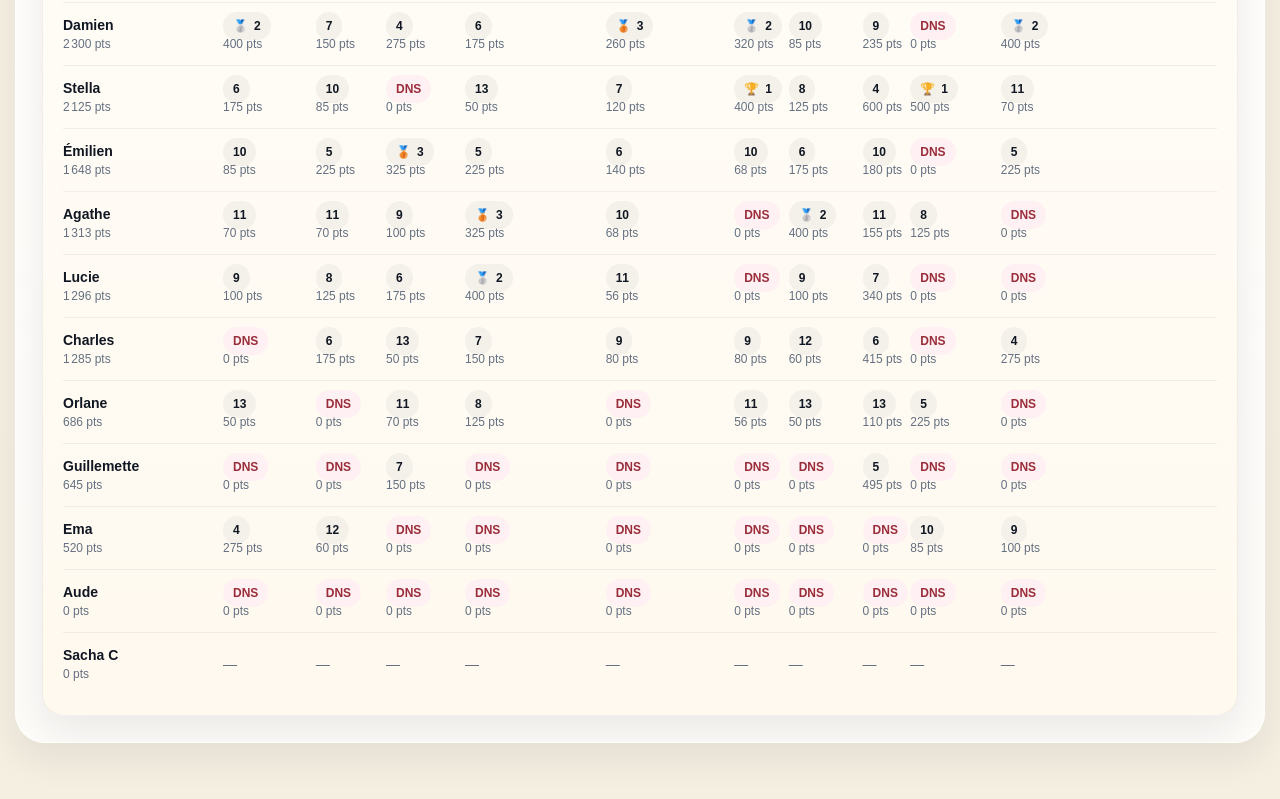
==== commit fcc655a4: "Bump Velogames asset cache version" ====
--- a/details.html
+++ b/details.html
@@ -4,9 +4,9 @@
   <meta charset="UTF-8">
   <meta name="viewport" content="width=device-width, initial-scale=1.0">
   <title>Détails - Classement VELOGAMES - Saison 2026</title>
-  <link rel="stylesheet" href="./assets/css/styles.css?v=20260422g">
-  <script src="./assets/data/velogames-data.js?v=20260422g" defer></script>
-  <script src="./assets/js/app.js?v=20260422g" defer></script>
+  <link rel="stylesheet" href="./assets/css/styles.css?v=20260617a">
+  <script src="./assets/data/velogames-data.js?v=20260617a" defer></script>
+  <script src="./assets/js/app.js?v=20260617a" defer></script>
 </head>
 <body>
   <div class="site-shell">
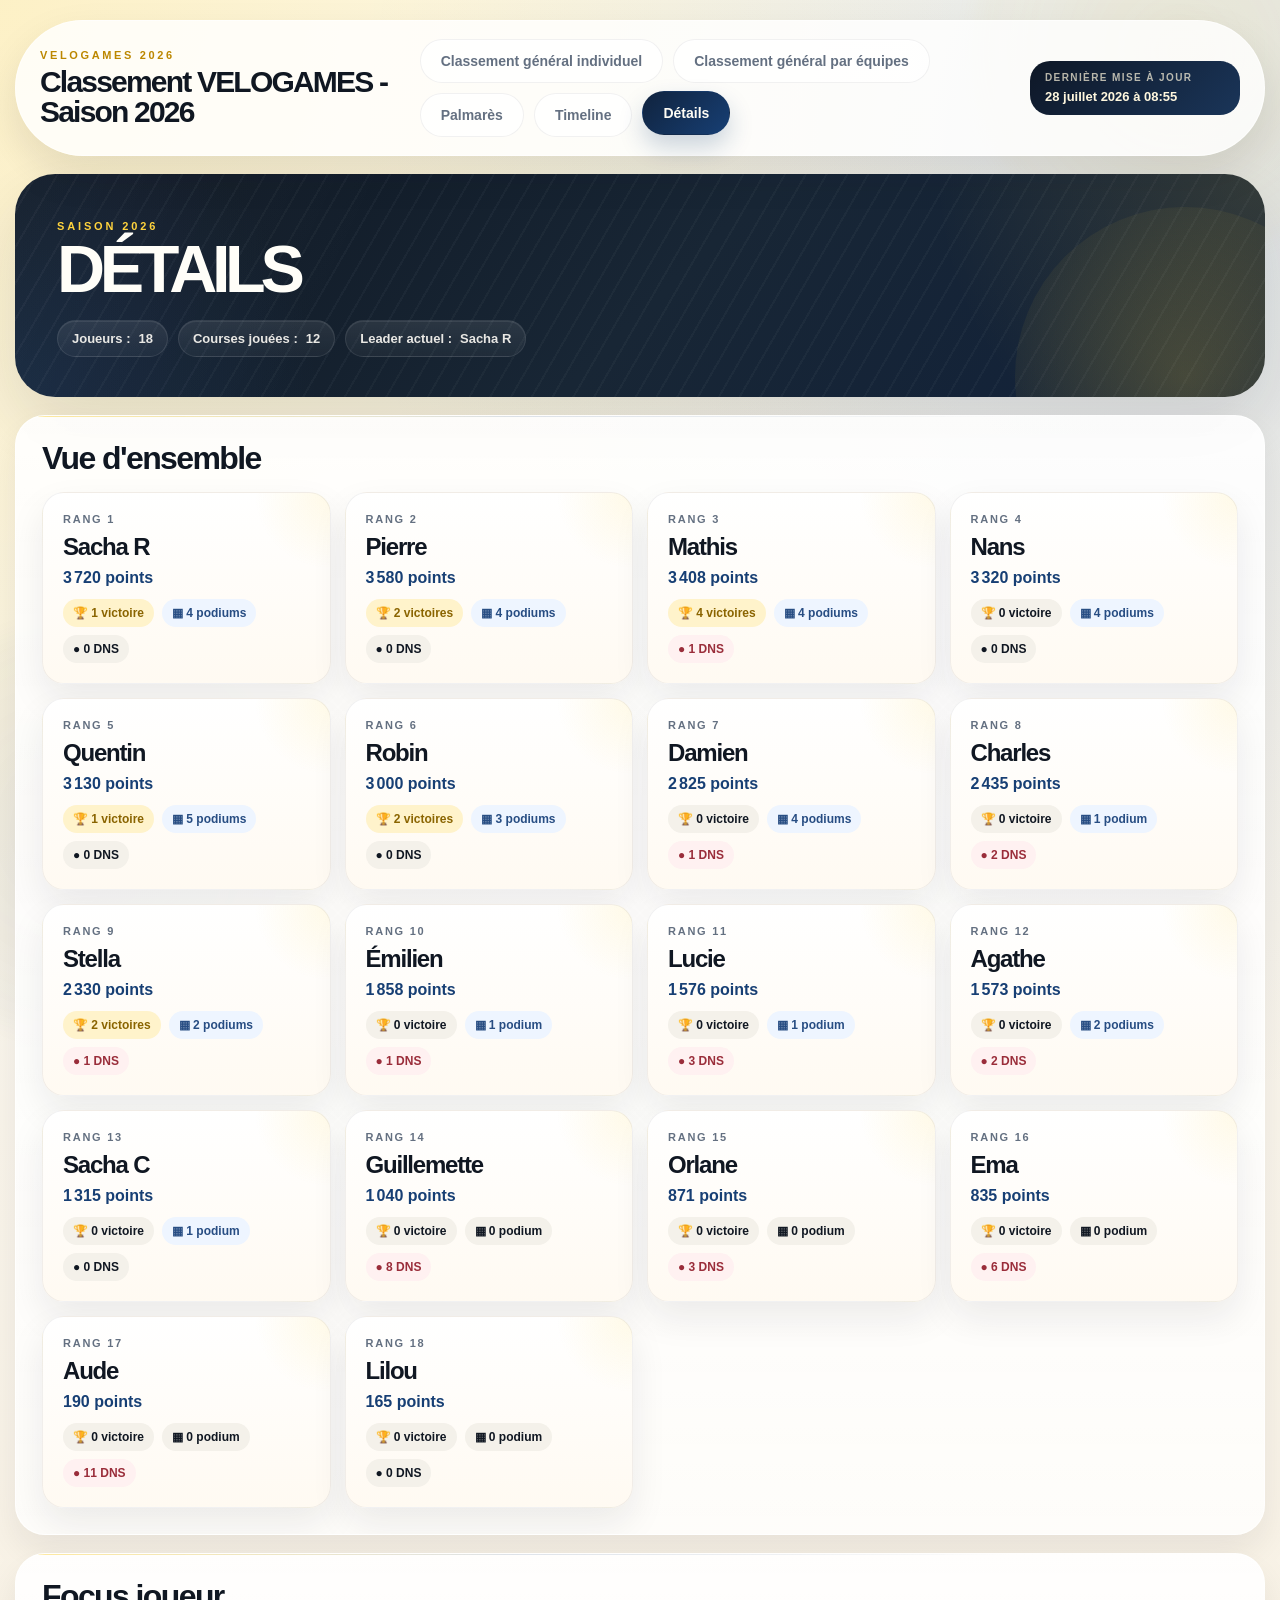
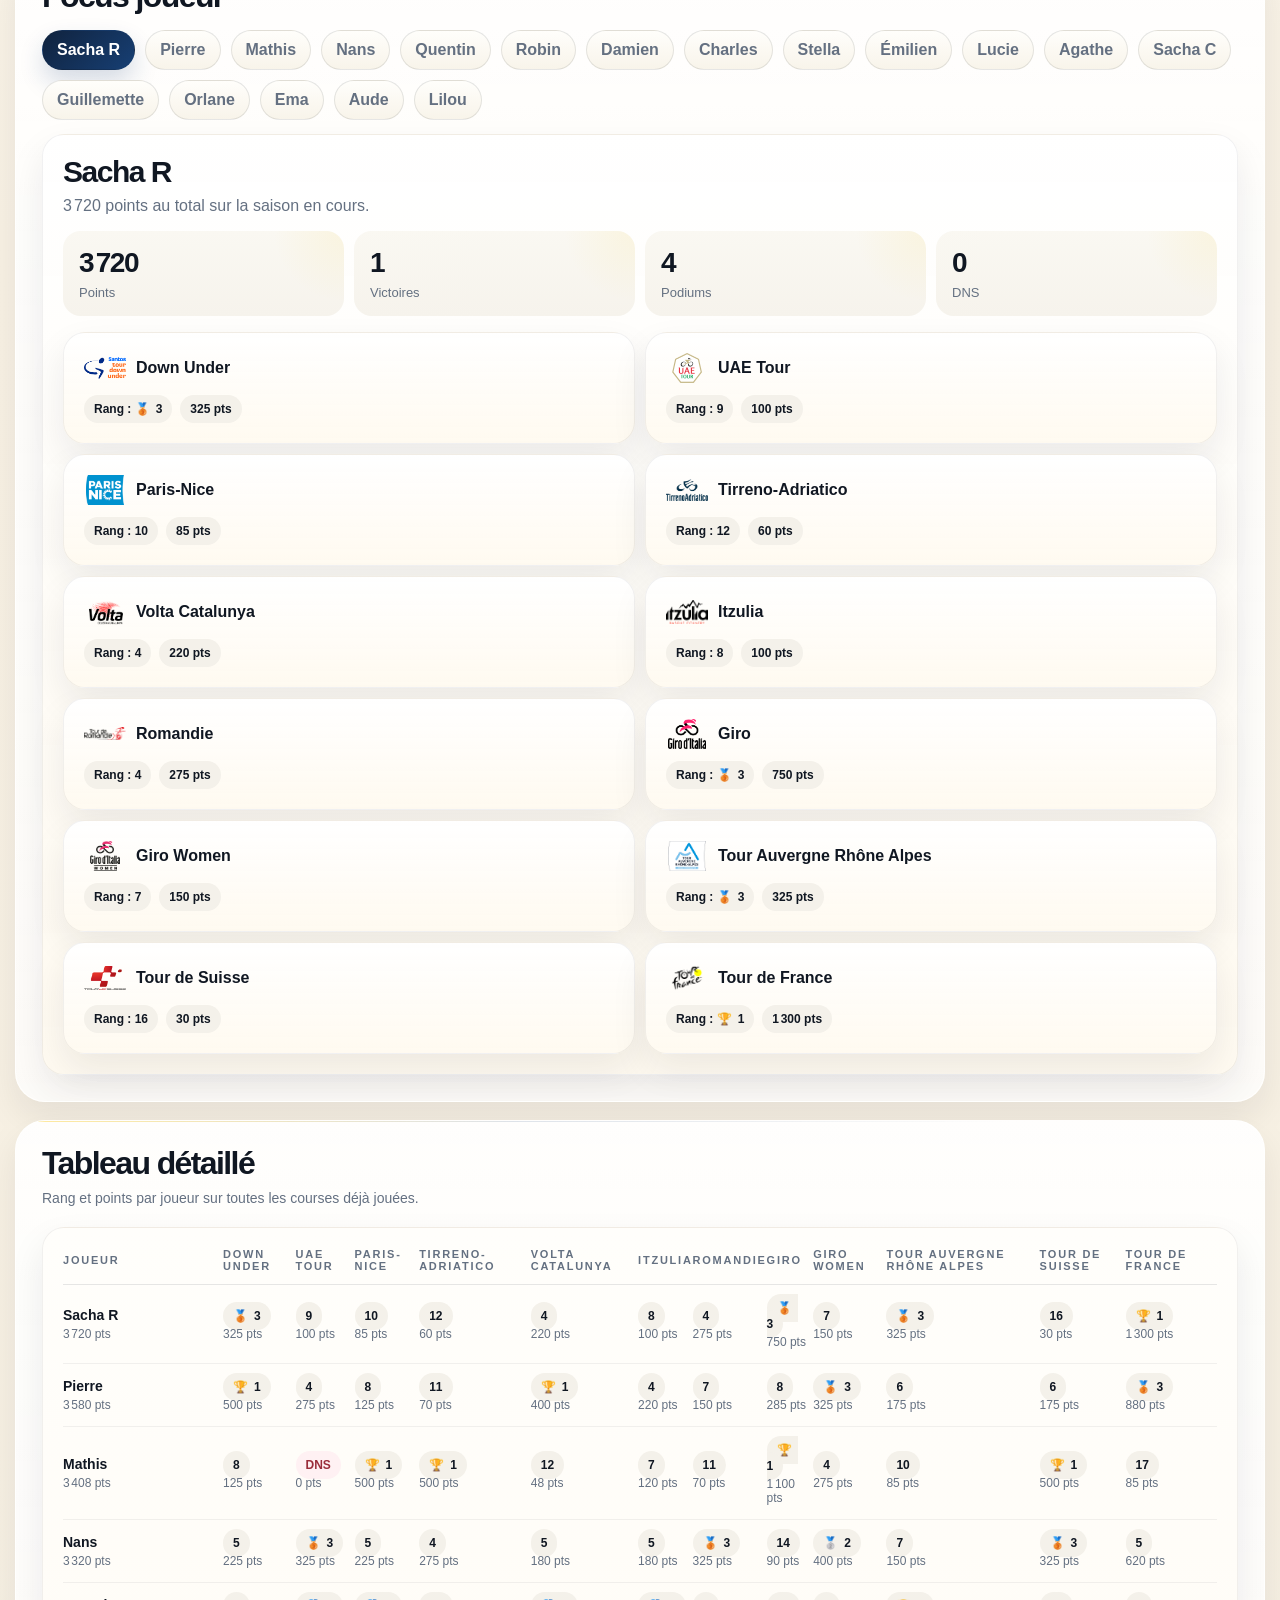
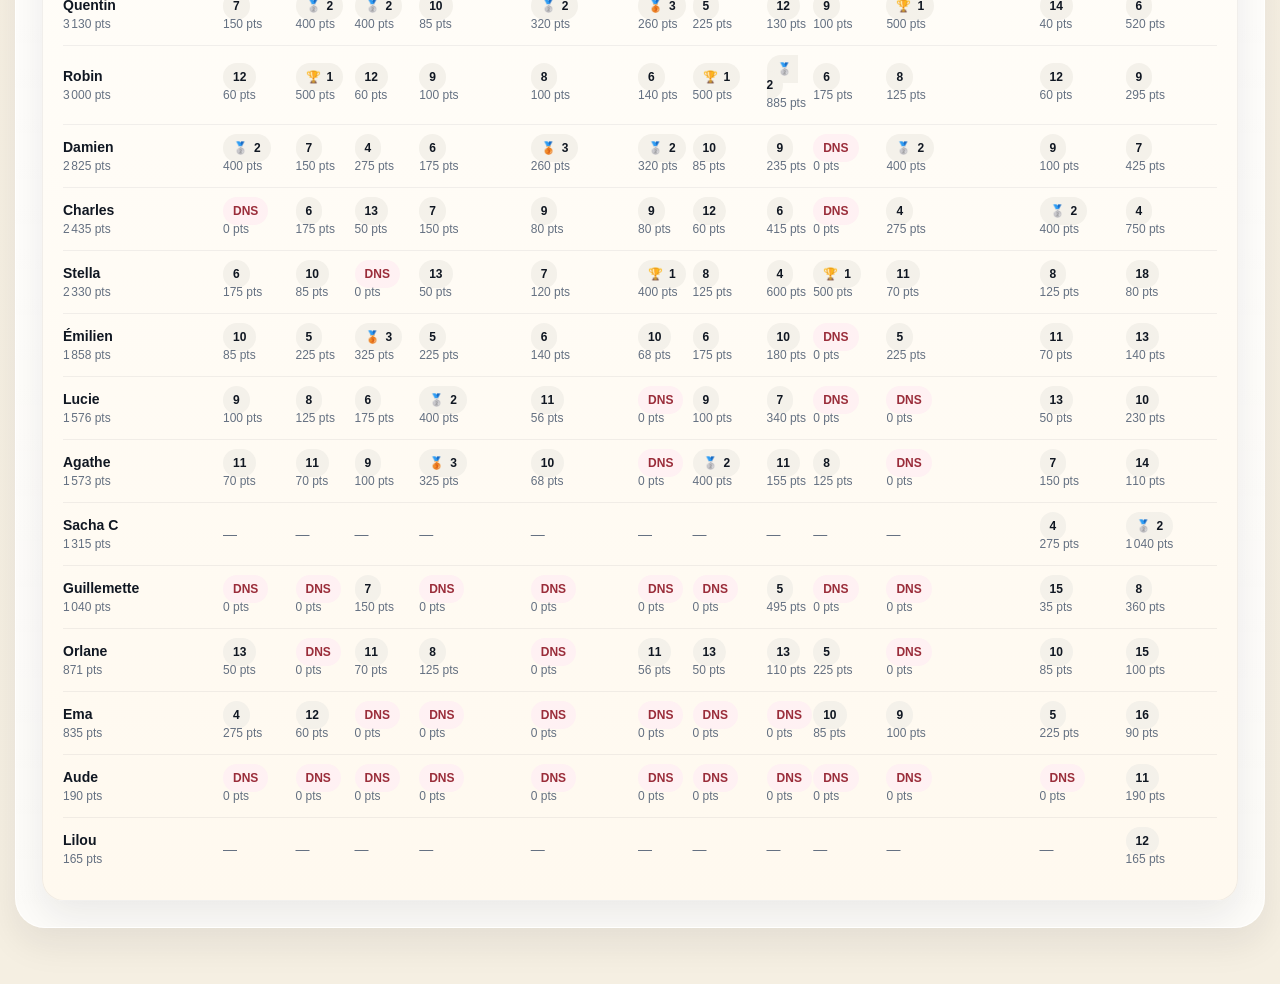
==== commit b488753c: "Add course victory badges to player ranking" ====
--- a/details.html
+++ b/details.html
@@ -4,9 +4,9 @@
   <meta charset="UTF-8">
   <meta name="viewport" content="width=device-width, initial-scale=1.0">
   <title>Détails - Classement VELOGAMES - Saison 2026</title>
-  <link rel="stylesheet" href="./assets/css/styles.css?v=20260617a">
+  <link rel="stylesheet" href="./assets/css/styles.css?v=20260809b">
   <script src="./assets/data/velogames-data.js?v=20260617a" defer></script>
-  <script src="./assets/js/app.js?v=20260617a" defer></script>
+  <script src="./assets/js/app.js?v=20260809b" defer></script>
 </head>
 <body>
   <div class="site-shell">
--- a/assets/css/styles.css
+++ b/assets/css/styles.css
@@ -520,6 +520,61 @@
   font-weight: 800;
 }
 
+.player-name-line {
+  display: inline-flex;
+  align-items: center;
+  flex-wrap: wrap;
+  gap: 8px;
+}
+
+.win-badges {
+  display: inline-flex;
+  align-items: center;
+  gap: 5px;
+}
+
+.win-badge {
+  position: relative;
+  display: inline-grid;
+  place-items: center;
+  width: 29px;
+  height: 35px;
+  padding: 4px;
+  overflow: hidden;
+  border: 2px solid #fffaf0;
+  border-radius: 8px 8px 13px 13px;
+  clip-path: polygon(8% 0, 92% 0, 100% 9%, 96% 72%, 50% 100%, 4% 72%, 0 9%);
+  box-shadow: 0 0 0 1px rgba(31, 37, 47, .24), 0 2px 5px rgba(23, 63, 116, .16);
+}
+
+.win-badge::before {
+  content: "";
+  position: absolute;
+  inset: 3px;
+  border: 1px dashed rgba(255, 255, 255, .7);
+  clip-path: inherit;
+  pointer-events: none;
+}
+
+.win-badge img {
+  position: relative;
+  z-index: 1;
+  width: 100%;
+  height: 100%;
+  object-fit: contain;
+  filter: drop-shadow(0 1px 0 rgba(255, 255, 255, .55));
+}
+
+.win-badge.is-gold { background: linear-gradient(145deg, #ffe681, #d7a313); }
+.win-badge.is-silver { background: linear-gradient(145deg, #f5f7fa, #aeb9c7); }
+.win-badge.is-bronze { background: linear-gradient(145deg, #e6b18a, #a95e2c); }
+.win-badge.is-last { background: linear-gradient(145deg, #ed7180, #a51f37); }
+
+.win-badge:focus-visible {
+  outline: 3px solid var(--blue);
+  outline-offset: 3px;
+}
+
 .ranking-progress {
   margin-top: 9px;
   height: 10px;
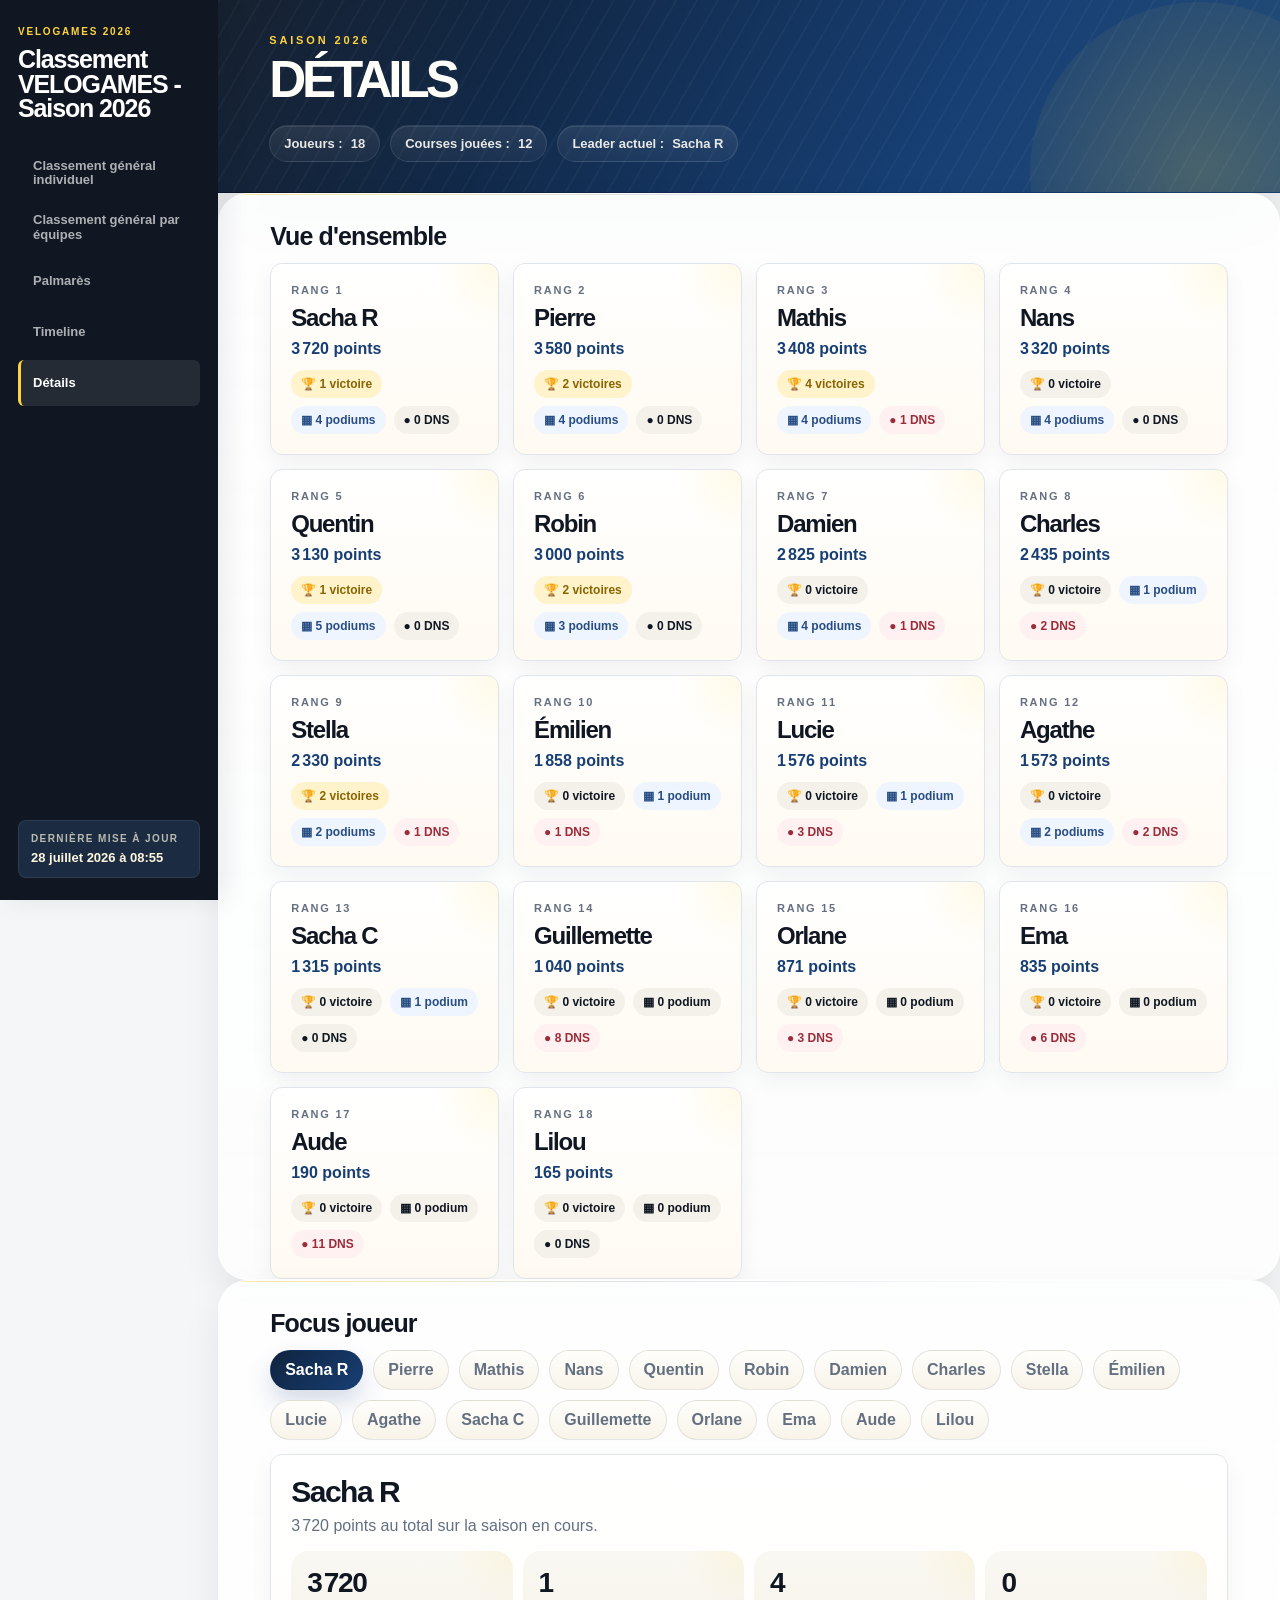
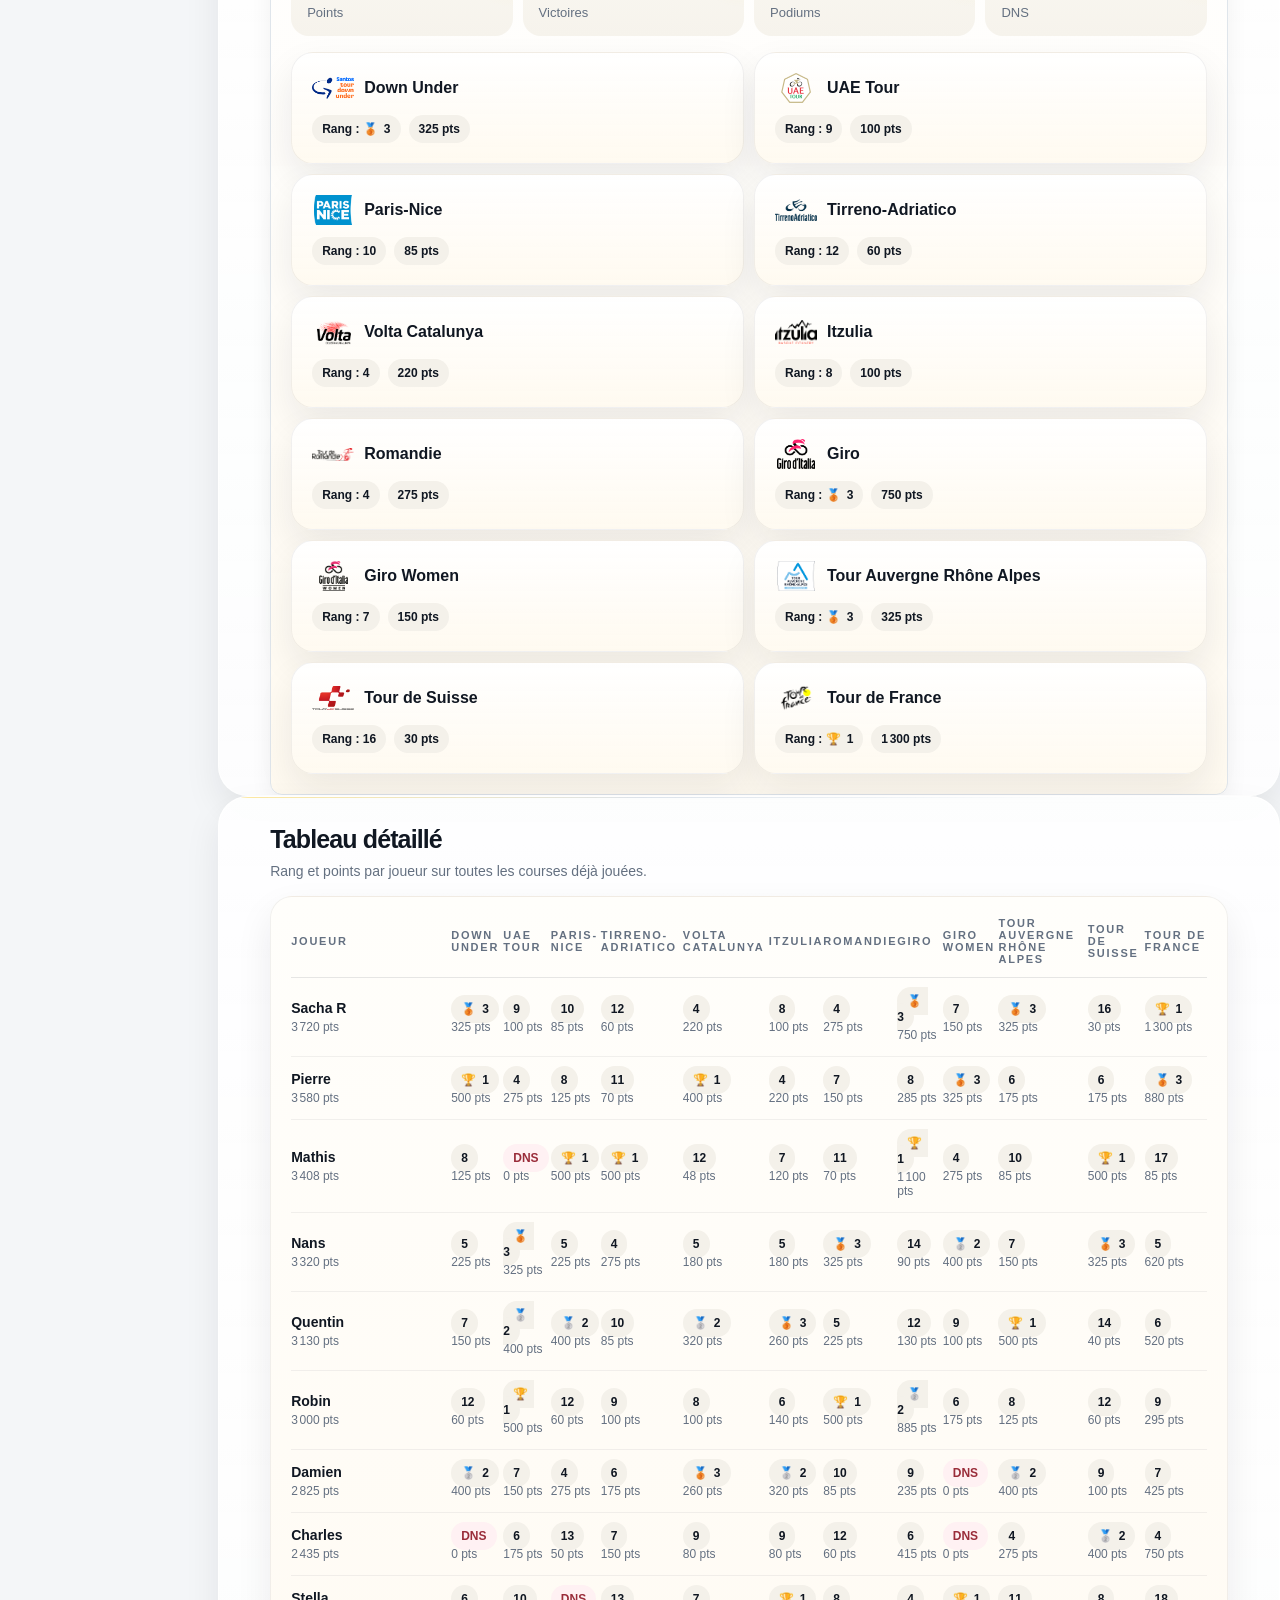
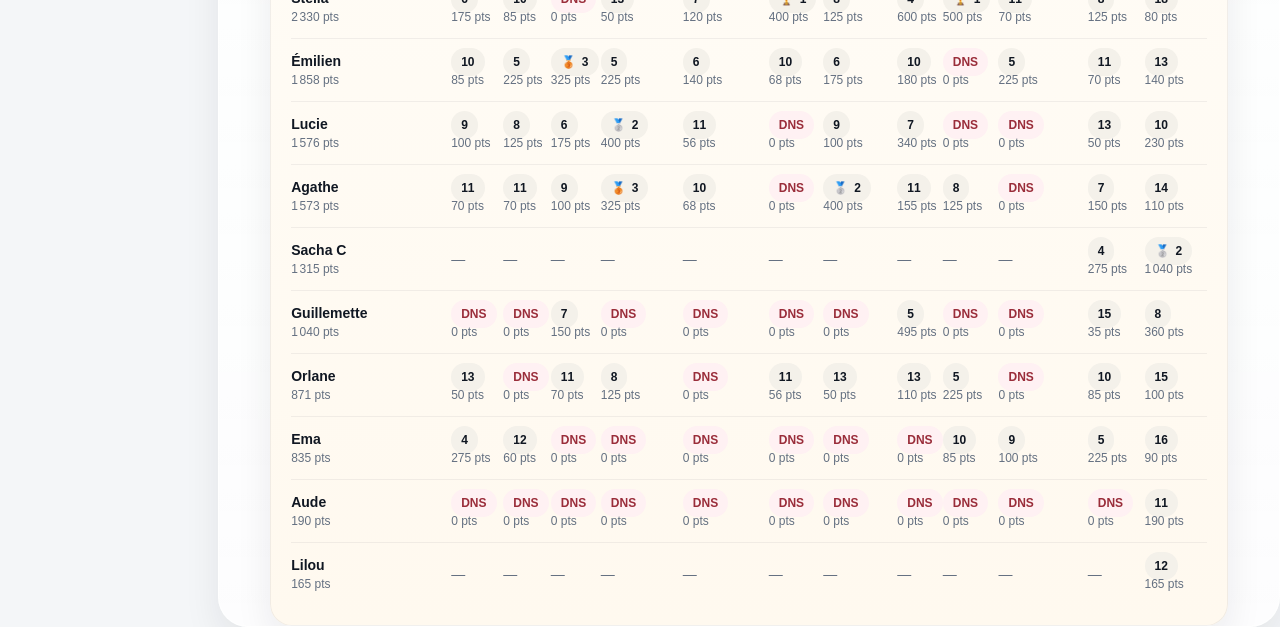
==== commit 601209f4: "Refresh Velogames dashboard layout" ====
--- a/details.html
+++ b/details.html
@@ -4,9 +4,9 @@
   <meta charset="UTF-8">
   <meta name="viewport" content="width=device-width, initial-scale=1.0">
   <title>Détails - Classement VELOGAMES - Saison 2026</title>
-  <link rel="stylesheet" href="./assets/css/styles.css?v=20260809b">
-  <script src="./assets/data/velogames-data.js?v=20260617a" defer></script>
-  <script src="./assets/js/app.js?v=20260809b" defer></script>
+  <link rel="stylesheet" href="./assets/css/styles.css?v=20260809c">
+  <script src="./assets/data/velogames-data.js?v=20260809c" defer></script>
+  <script src="./assets/js/app.js?v=20260809c" defer></script>
 </head>
 <body>
   <div class="site-shell">
--- a/assets/css/styles.css
+++ b/assets/css/styles.css
@@ -1408,3 +1408,285 @@
     height: 360px;
   }
 }
+
+/* Shared operational dashboard layout: vertical navigation and restrained panels. */
+@media (min-width: 761px) {
+  body {
+    background: #f4f6f8;
+  }
+
+  body::before,
+  body::after {
+    display: none;
+  }
+
+  .site-shell {
+    width: 100%;
+    max-width: none;
+    min-height: 100vh;
+    display: grid;
+    grid-template-columns: 218px minmax(0, 1fr);
+    grid-template-rows: auto 1fr auto;
+    margin: 0;
+    padding: 0;
+  }
+
+  .topbar {
+    position: sticky;
+    top: 0;
+    grid-column: 1;
+    grid-row: 1 / -1;
+    height: 100vh;
+    min-height: 620px;
+    display: flex;
+    flex-direction: column;
+    align-items: stretch;
+    gap: 28px;
+    padding: 26px 18px 22px;
+    border: 0;
+    border-radius: 0;
+    background: #101722;
+    color: #fff;
+    box-shadow: 8px 0 24px rgba(16, 23, 34, .08);
+  }
+
+  .brand-title {
+    margin-top: 10px;
+    color: #fff;
+    font-size: 25px;
+    line-height: .98;
+    letter-spacing: -.045em;
+  }
+
+  .brand-kicker {
+    color: var(--yellow);
+    font-size: 10px;
+    letter-spacing: .18em;
+  }
+
+  .nav-links {
+    display: grid;
+    align-content: start;
+    gap: 5px;
+    margin: 0;
+  }
+
+  .nav-link {
+    display: flex;
+    align-items: center;
+    min-height: 46px;
+    padding: 10px 12px;
+    border: 0;
+    border-left: 3px solid transparent;
+    border-radius: 6px;
+    background: transparent;
+    color: rgba(255, 255, 255, .66);
+    font-size: 13px;
+    line-height: 1.15;
+    box-shadow: none;
+  }
+
+  .nav-link:hover,
+  .nav-link.is-active {
+    transform: none;
+    border-left-color: var(--yellow);
+    background: rgba(255, 255, 255, .09);
+    color: #fff;
+    box-shadow: none;
+  }
+
+  .meta-pill {
+    min-width: 0;
+    margin-top: auto;
+    padding: 12px;
+    border-radius: 8px;
+    background: #1b2b42;
+    border: 1px solid rgba(255, 255, 255, .08);
+  }
+
+  main,
+  .footer {
+    grid-column: 2;
+  }
+
+  main {
+    grid-row: 1;
+    min-width: 0;
+  }
+
+  .hero {
+    margin: 0;
+    padding: 34px clamp(26px, 4vw, 58px) 30px;
+    border-radius: 0;
+    border-bottom: 1px solid rgba(16, 23, 34, .12);
+    background: linear-gradient(120deg, #0d1827 0%, #173f74 68%, #244d77 100%);
+  }
+
+  .hero h2 {
+    max-width: 720px;
+    font-size: clamp(34px, 4vw, 58px);
+    line-height: .92;
+  }
+
+  .hero-grid {
+    max-width: 1500px;
+    margin: 0 auto;
+  }
+
+  .hero-callout {
+    border-radius: 12px;
+    background: rgba(255, 255, 255, .1);
+    border: 1px solid rgba(255, 255, 255, .14);
+    box-shadow: none;
+  }
+
+  .section {
+    max-width: 1500px;
+    margin: 0 auto;
+    padding: 30px clamp(26px, 4vw, 58px) 0;
+  }
+
+  .section-header {
+    margin-bottom: 14px;
+  }
+
+  .section-title {
+    font-size: 25px;
+    letter-spacing: -.035em;
+  }
+
+  .panel,
+  .kpi-card,
+  .logo-card,
+  .details-player-card,
+  .player-focus,
+  .teams-team-card,
+  .teams-member-card {
+    border-radius: 12px;
+    border-color: #dfe5eb;
+    box-shadow: 0 8px 22px rgba(16, 23, 34, .055);
+  }
+
+  .kpi-grid {
+    gap: 12px;
+  }
+
+  .kpi-card {
+    min-height: 132px;
+    padding: 17px;
+    background: #fff;
+  }
+
+  .ranking-table {
+    border-radius: 10px;
+  }
+
+  .ranking-table thead th {
+    background: #edf2f6;
+    color: #566579;
+    font-size: 10px;
+    letter-spacing: .12em;
+  }
+
+  .ranking-table tbody tr:hover {
+    background: #fffdf1;
+  }
+
+  .footer {
+    padding: 30px clamp(26px, 4vw, 58px);
+  }
+}
+
+@media (max-width: 760px) {
+  body {
+    background: #f4f6f8;
+  }
+
+  body::before,
+  body::after {
+    display: none;
+  }
+
+  .site-shell {
+    width: 100%;
+    padding: 0 0 28px;
+  }
+
+  .topbar {
+    position: sticky;
+    top: 0;
+    z-index: 40;
+    display: grid;
+    grid-template-columns: 1fr auto;
+    gap: 14px;
+    padding: 14px 16px;
+    border-radius: 0;
+    background: #101722;
+  }
+
+  .brand-title {
+    color: #fff;
+    font-size: 21px;
+  }
+
+  .nav-links {
+    grid-column: 1 / -1;
+    display: flex;
+    gap: 4px;
+    overflow-x: auto;
+    margin: 0;
+    padding-bottom: 2px;
+  }
+
+  .nav-link {
+    min-height: 38px;
+    padding: 8px 10px;
+    border-left: 0;
+    border-bottom: 2px solid transparent;
+    border-radius: 4px;
+    font-size: 12px;
+    white-space: nowrap;
+  }
+
+  .nav-link:hover,
+  .nav-link.is-active {
+    border-bottom-color: var(--yellow);
+    background: rgba(255, 255, 255, .09);
+  }
+
+  .meta-pill {
+    align-self: center;
+    min-width: 0;
+    padding: 8px 10px;
+    border-radius: 7px;
+  }
+
+  .meta-label {
+    font-size: 8px;
+  }
+
+  .meta-value {
+    margin-top: 4px;
+    font-size: 10px;
+  }
+
+  .hero {
+    margin-top: 0;
+    border-radius: 0;
+    padding: 28px 16px;
+  }
+
+  .section {
+    padding: 24px 16px 0;
+  }
+
+  .panel,
+  .kpi-card,
+  .logo-card,
+  .details-player-card,
+  .player-focus,
+  .teams-team-card,
+  .teams-member-card {
+    border-radius: 10px;
+  }
+}
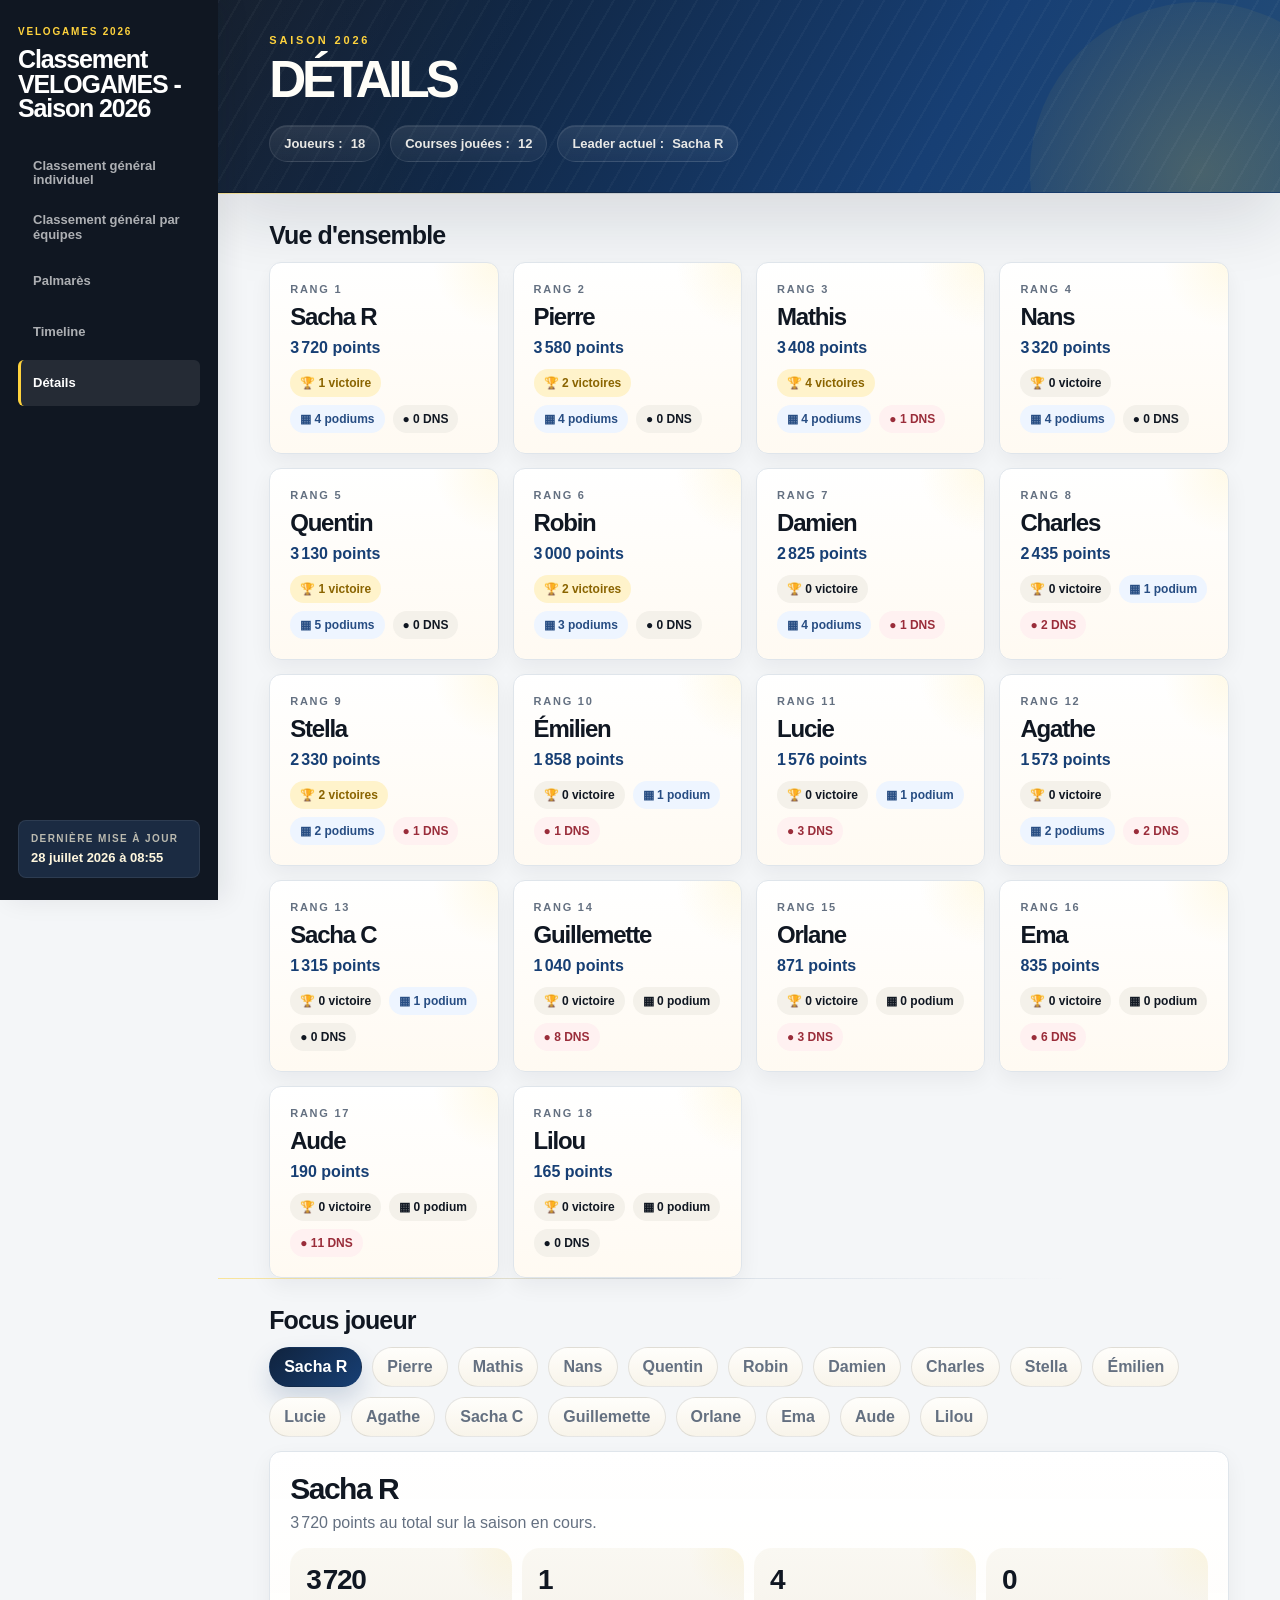
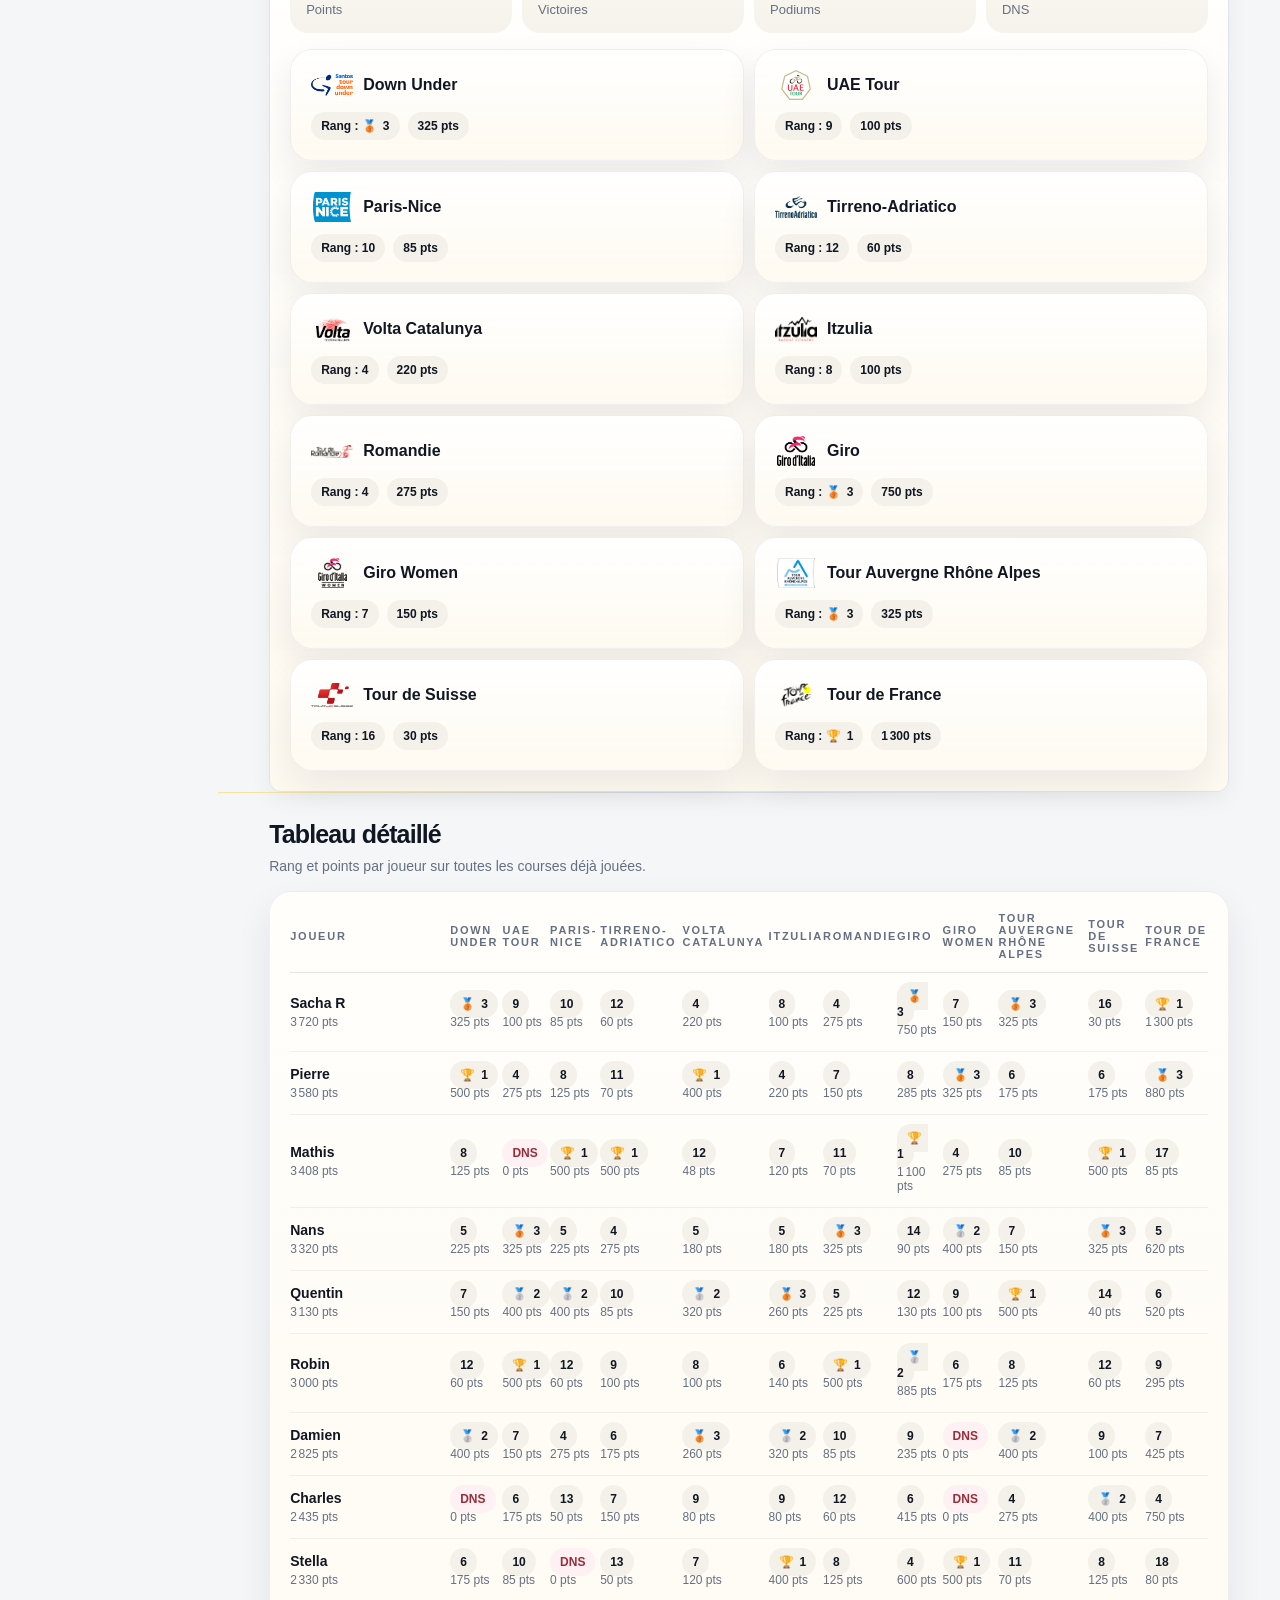
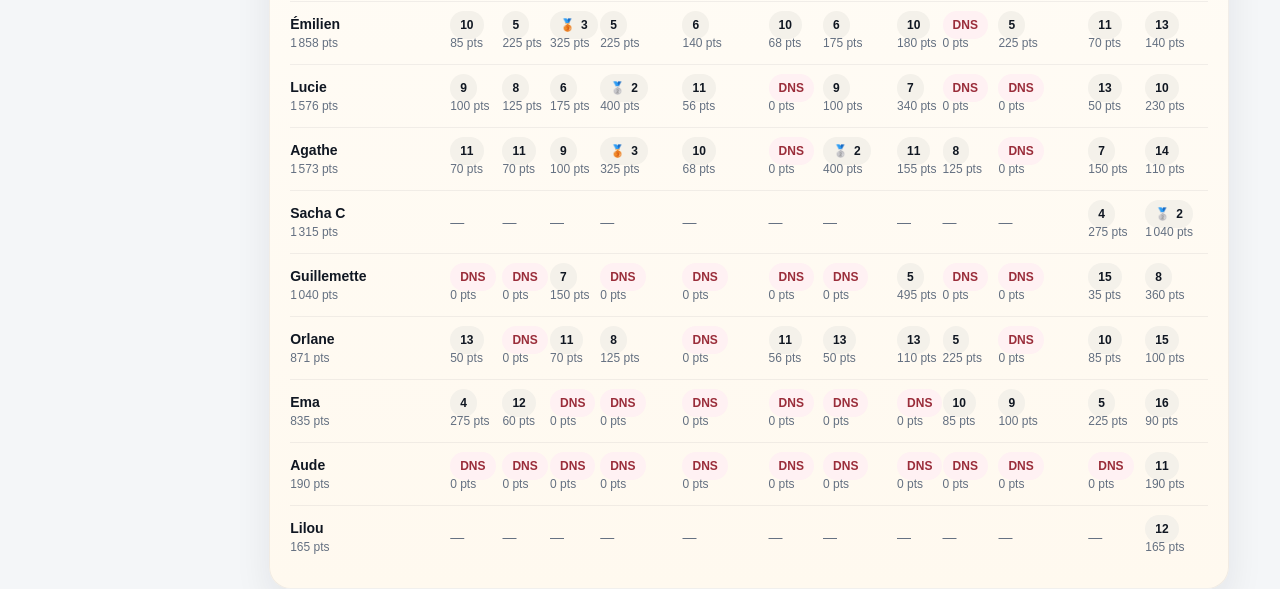
==== commit 5f515343: "Refine ranking layout and spacing" ====
--- a/details.html
+++ b/details.html
@@ -4,9 +4,9 @@
   <meta charset="UTF-8">
   <meta name="viewport" content="width=device-width, initial-scale=1.0">
   <title>Détails - Classement VELOGAMES - Saison 2026</title>
-  <link rel="stylesheet" href="./assets/css/styles.css?v=20260809c">
-  <script src="./assets/data/velogames-data.js?v=20260809c" defer></script>
-  <script src="./assets/js/app.js?v=20260809c" defer></script>
+  <link rel="stylesheet" href="./assets/css/styles.css?v=20260809e">
+  <script src="./assets/data/velogames-data.js?v=20260809d" defer></script>
+  <script src="./assets/js/app.js?v=20260809d" defer></script>
 </head>
 <body>
   <div class="site-shell">
--- a/assets/css/styles.css
+++ b/assets/css/styles.css
@@ -1409,6 +1409,208 @@
   }
 }
 
+/* Ranking rows follow the wide, scan-friendly reference dashboard treatment. */
+@media (min-width: 761px) {
+  .ranking-panel {
+    width: 100%;
+    padding: 0;
+    border: 0;
+    border-radius: 0;
+    background: transparent;
+    box-shadow: none;
+  }
+
+  .ranking-panel .panel-header {
+    padding: 0 0 12px;
+  }
+
+  .ranking-table {
+    border-collapse: separate;
+    border-spacing: 0 10px;
+    table-layout: fixed;
+  }
+
+  .ranking-table thead th {
+    padding: 0 18px 8px;
+    border-bottom: 1px solid #dfe5eb;
+  }
+
+  .ranking-table thead th:first-child {
+    width: 92px;
+  }
+
+  .ranking-table thead th:nth-child(2) {
+    width: auto;
+  }
+
+  .ranking-table thead th:last-child {
+    width: 250px;
+  }
+
+  .ranking-table tbody td {
+    padding: 18px;
+    background: #fff;
+    border-top: 1px solid #dfe5eb;
+    border-bottom: 1px solid #dfe5eb;
+  }
+
+  .ranking-table tbody td:first-child {
+    border-left: 4px solid var(--yellow);
+    border-radius: 8px 0 0 8px;
+  }
+
+  .ranking-table tbody td:last-child {
+    border-right: 1px solid #dfe5eb;
+    border-radius: 0 8px 8px 0;
+  }
+
+  .ranking-table tbody tr:hover {
+    transform: none;
+  }
+
+  .rank-badge {
+    width: 52px;
+    height: 52px;
+    font-size: 17px;
+    box-shadow: none;
+  }
+
+  .player-name-line {
+    gap: 12px;
+  }
+
+  .player-name {
+    font-size: 18px;
+    letter-spacing: -.02em;
+  }
+
+  .win-badges {
+    gap: 7px;
+  }
+
+  .win-badge {
+    width: 44px;
+    height: 53px;
+    padding: 6px;
+  }
+
+  .ranking-progress {
+    height: 13px;
+    margin-top: 16px;
+    background: #e7edf3;
+  }
+
+  .ranking-progress-fill {
+    background: linear-gradient(90deg, #ff7a2b, #ff6a1a);
+    box-shadow: none;
+  }
+
+  .points-cell {
+    padding: 12px 14px !important;
+    background: #f3f8fd !important;
+    border: 1px solid #d5e2ef !important;
+    border-radius: 8px !important;
+    text-align: right;
+  }
+
+  .points-main {
+    font-size: 28px;
+    line-height: 1;
+    color: #0c1830;
+    letter-spacing: -.04em;
+  }
+
+  .points-gap {
+    gap: 5px;
+    margin-top: 9px;
+    font-size: 10px;
+  }
+
+  .points-gap span {
+    width: 100%;
+    justify-content: flex-end;
+    padding: 5px 7px;
+    border: 1px solid #c3d9ef;
+    border-radius: 6px;
+    background: #e8f3ff;
+    color: #175487;
+  }
+
+  .points-gap span:first-child {
+    border-color: #efdf9a;
+    background: #fff9dc;
+    color: #80650b;
+  }
+
+  .points-gap-dot {
+    display: none;
+  }
+}
+
+@media (max-width: 760px) {
+  .ranking-panel {
+    padding: 0;
+    border: 0;
+    border-radius: 0;
+    background: transparent;
+    box-shadow: none;
+  }
+
+  .ranking-table {
+    border-collapse: separate;
+    border-spacing: 0 8px;
+  }
+
+  .ranking-table tbody td {
+    padding: 12px 9px;
+    background: #fff;
+    border-top: 1px solid #dfe5eb;
+    border-bottom: 1px solid #dfe5eb;
+  }
+
+  .ranking-table tbody td:first-child {
+    border-left: 3px solid var(--yellow);
+    border-radius: 7px 0 0 7px;
+  }
+
+  .ranking-table tbody td:last-child {
+    border-right: 1px solid #dfe5eb;
+    border-radius: 0 7px 7px 0;
+  }
+
+  .rank-badge {
+    width: 42px;
+    height: 42px;
+  }
+
+  .player-name {
+    font-size: 16px;
+  }
+
+  .win-badge {
+    width: 38px;
+    height: 46px;
+  }
+
+  .ranking-progress {
+    height: 10px;
+    margin-top: 12px;
+  }
+
+  .ranking-progress-fill {
+    background: linear-gradient(90deg, #ff7a2b, #ff6a1a);
+  }
+
+  .points-main {
+    font-size: 20px;
+  }
+
+  .points-gap span {
+    padding: 3px 4px;
+    font-size: 9px;
+  }
+}
+
 /* Shared operational dashboard layout: vertical navigation and restrained panels. */
 @media (min-width: 761px) {
   body {
@@ -1544,6 +1746,12 @@
     max-width: 1500px;
     margin: 0 auto;
     padding: 30px clamp(26px, 4vw, 58px) 0;
+    border: 0;
+    border-radius: 0;
+    background: transparent;
+    box-shadow: none;
+    backdrop-filter: none;
+    overflow: visible;
   }
 
   .section-header {
@@ -1555,7 +1763,7 @@
     letter-spacing: -.035em;
   }
 
-  .panel,
+  .panel:not(.ranking-panel),
   .kpi-card,
   .logo-card,
   .details-player-card,
@@ -1678,9 +1886,15 @@
 
   .section {
     padding: 24px 16px 0;
-  }
-
-  .panel,
+    border: 0;
+    border-radius: 0;
+    background: transparent;
+    box-shadow: none;
+    backdrop-filter: none;
+    overflow: visible;
+  }
+
+  .panel:not(.ranking-panel),
   .kpi-card,
   .logo-card,
   .details-player-card,
